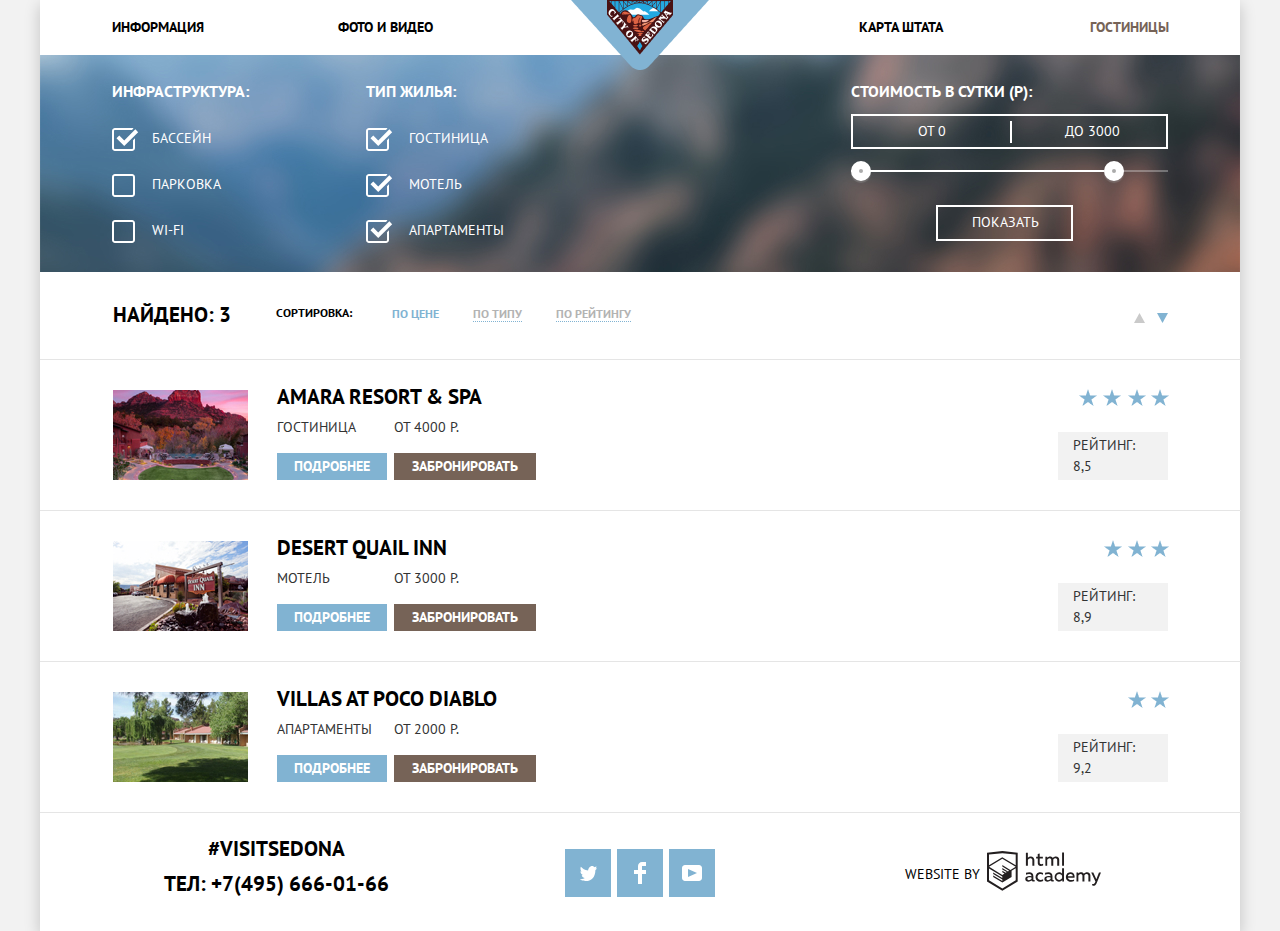
==== catalog.html @ 4b74e8b4 "7. "Decor elements" finished." ====
<!DOCTYPE html>
<html lang="ru" class="page">
<head>
  <meta charset="UTF-8">
  <title>Седона - Гостиницы</title>
  <link href="https://fonts.googleapis.com/css2?family=PT+Sans:wght@400;700&display=swap" rel="stylesheet">
  <link rel="stylesheet" href="css/normalize.css">
  <link rel="stylesheet" href="css/style.css">
</head>
<body class="main-body container">
<header>
  <nav class="main-nav">
    <ul>
      <li>
        <a href="#" aria-label="Ссылка на страницу Информации">Информация</a>
      </li>
      <li>
        <a href="#" aria-label="Ссылка на страницу Фото и Видео">Фото и видео</a>
      </li>
    </ul>
    <a href="index.html" aria-label="Ссылка на главную страницу" class="logo">
      <img src="img/logo.png" alt="Логотип" width="138" height="70">
    </a>
    <ul>
      <li>
        <a href="#" aria-label="Ссылка на страницу Карту Штата" class="map-link">Карта штата</a>
      </li>
      <li>
        <a class="current-link" aria-label="Ссылка на страницу Гостиницы">Гостиницы</a>
      </li>
    </ul>
  </nav>
</header>
<main>
  <section class="filter-section">
    <h2 class="visually-hidden">Фильтр</h2>
    <form method="get" action="#" class="filter-form">
      <fieldset class="fieldset-infrastructure">
        <legend>Инфраструктура:</legend>
        <label class="check">
          <input class="check__input" type="checkbox" name="swimming-pool" checked>
          <span class="check__box"></span>
          Бассейн
        </label>
        <label class="check">
          <input class="check__input" type="checkbox" name="parking">
          <span class="check__box"></span>
          Парковка
        </label>
        <label class="check">
          <input class="check__input" type="checkbox" name="wi-fi">
          <span class="check__box"></span>
          Wi-Fi
        </label>
      </fieldset>
      <fieldset class="fieldset-flat-type">
        <legend>Тип жилья:</legend>
        <label class="check">
          <input class="check__input" type="checkbox" name="hostel" checked>
          <span class="check__box"></span>
          Гостиница
        </label>
        <label class="check">
          <input class="check__input" type="checkbox" name="motel" checked>
          <span class="check__box"></span>
          Мотель
        </label>
        <label class="check">
          <input class="check__input" type="checkbox" name="flat" checked>
          <span class="check__box"></span>
          Апартаменты
        </label>
      </fieldset>
      <div class="div-for-fielset-price-and-button">
        <fieldset class="fieldset-price">
          <legend>Стоимость в сутки (р):</legend>
          <!--TODO Here will be a range filter-->
          <div class="number-range">
            <label>
              от <input type="number" name="min-price" value="0">
            </label>
            <label>
              до <input type="number" name="max-price" value="3000">
            </label>
          </div>
          <div class="ranger">
            <div class="scale">
              <div class="bar"></div>
            </div>
            <div class="toggle toggle-min" tabindex="0"></div>
            <div class="toggle toggle-max" tabindex="0"></div>
          </div>
        </fieldset>
        <button type="submit" title="Показать по фильтру" class="button show-button">Показать</button>
      </div>
    </form>
  </section>
  <section class="sort-section">
    <h2>
      Найдено: 3
    </h2>
    <h3>Сортировка:</h3>
    <div class="sort-links">
      <ul class="sort-section__words">
        <li>
          <a href="#" class="current-sort-link" aria-label="Сортировать по цене">По цене</a>
        </li>
        <li>
          <a href="#" aria-label="Сортировать по типу">По типу</a>
        </li>
        <li>
          <a href="#" aria-label="Сортировать по рейтингу">По рейтингу</a>
        </li>
      </ul>
      <ul class="sort-section__arrows">
        <li>
          <a href="#" aria-label="Сортировать по возрастанию" class="sort-section__arrow-link">
            <svg width="11" height="10" viewBox="0 0 11 10" fill="black" xmlns="http://www.w3.org/2000/svg">
              <path d="M5.5 0L11 10L0 10"/>
            </svg>
          </a>
        </li>
        <li>
          <a href="#" aria-label="Сортировать по убыванию"
             class="sort-section__arrow-link sort-section__arrow-link_active">
            <svg width="11" height="10" viewBox="0 0 11 10" fill="black" xmlns="http://www.w3.org/2000/svg">
              <path d="M5.5 10L0 0H11"/>
            </svg>
          </a>
        </li>
      </ul>
    </div>
  </section>
  <section class="found-section">
    <h2 class="visually-hidden">Результаты поиска</h2>
    <article>
      <img src="img/booking-amara.jpg" alt="Amara Resort & SPA" width="135" height="90">
      <div class="hotel-description">
        <h3>
          <a href="#" aria-label="Ссылка на гостиницу" class="hotel-link">Amara Resort & SPA</a>
        </h3>
        <p>Гостиница</p>
        <p>от 4000 р.</p>
        <a href="#" aria-label="Ссылка подробнее об объекте" class="button more-info-button">Подробнее</a>
        <a href="#" aria-label="Ссылка забранировать объект" class="button book-button">Забронировать</a>
      </div>
      <div class="hotel-rating">
        <img src="img/rating-4-stars.png" alt="Рейтинг" width="91" height="17">
        <p>Рейтинг: 8,5</p>
      </div>
    </article>
    <article>
      <img src="img/booking-desert.jpg" alt="Desert Quail Inn" width="135" height="90">
      <div class="hotel-description">
        <h3>
          <a href="#" aria-label="Ссылка на гостиницу" class="hotel-link">Desert Quail Inn</a>
        </h3>
        <p>Мотель</p>
        <p>от 3000 р.</p>
        <a href="#" aria-label="Ссылка подробнее об объекте" class="button more-info-button">Подробнее</a>
        <a href="#" aria-label="Ссылка забранировать объект" class="button book-button">Забронировать</a>
      </div>
      <div class="hotel-rating">
        <img src="img/rating-3-stars.png" alt="Рейтинг" width="66" height="17">
        <p>Рейтинг: 8,9</p>
      </div>
    </article>
    <article>
      <img src="img/booking-villas.jpg" alt="Villas at Poco Diablo" width="135" height="90">
      <div class="hotel-description">
        <h3>
          <a href="#" aria-label="Ссылка на гостиницу" class="hotel-link">Villas at Poco Diablo</a>
        </h3>
        <p>Апартаменты</p>
        <p>от 2000 р.</p>
        <a href="#" aria-label="Ссылка подробнее об объекте" class="button more-info-button">Подробнее</a>
        <a href="#" aria-label="Ссылка забранировать объект" class="button book-button">Забронировать</a>
      </div>
      <div class="hotel-rating">
        <img src="img/rating-2-stars.png" alt="Рейтинг" width="42" height="17">
        <p>Рейтинг: 9,2</p>
      </div>
    </article>
  </section>
</main>
<footer class="main-footer main-footer_hotels">
  <section class="contact-section">
    <h2 class="visually-hidden">Контактная информация. Тег и телефон</h2>
    <p>#visitsedona</p>
    <p>
      Тел: <a href="tel:+74956660166" aria-label="Контактный номер телефона">+7(495) 666-01-66</a>
    </p>
  </section>
  <section class="social-section">
    <h2 class="visually-hidden">Социальные сети</h2>
    <ul>
      <li>
        <a href="#" aria-label="Twitter">
          <img src="img/social-twitter-icon.svg" alt="Твиттер" width="17" height="17">
        </a>
      </li>
      <li>
        <a href="#" aria-label="Facebook">
          <img src="img/social-fb-icon.svg" alt="Фейсбук" width="12" height="22">
        </a>
      </li>
      <li>
        <a href="#" aria-label="Youtube">
          <img src="img/social-youtube-icon.svg" alt="Ютуб" width="20" height="16">
        </a>
      </li>
    </ul>
  </section>
  <section class="author-section">
    <h2 class="visually-hidden">Кем создано</h2>
    <p>Website by</p>
    <a href="https://htmlacademy.ru/intensive/htmlcss" aria-label="Ссылка на курс" class="link-to-course">
      <svg width="115" height="41" viewBox="0 0 115 41" fill="#231F20" xmlns="http://www.w3.org/2000/svg">
        <path fill-rule="evenodd" clip-rule="evenodd"
              d="M15.5197 1.05737H15.3509L0 2.71895V31.4945L15.3509 40.8382L30.7018 31.4945V2.71895L15.5197 1.05737ZM77.0183 2.62185H75.0876V15.7311H77.0183V2.62185ZM40.8619 2.63264V7.76843C41.6131 6.9864 42.6386 6.5436 43.7105 6.53843C44.6823 6.47908 45.6329 6.84495 46.3253 7.54479C47.0177 8.24462 47.3866 9.21244 47.3399 10.2068V15.7634H45.367V10.4658C45.4231 9.94897 45.2754 9.43059 44.9566 9.02553C44.6377 8.62047 44.174 8.36218 43.6683 8.3079H43.3518C42.3456 8.36979 41.4321 8.9295 40.9041 9.80764V15.7634H38.8995V2.63264H40.8619ZM77.0183 31.4837H75.2775V30.0595C74.4828 31.1353 73.23 31.7538 71.9119 31.7211C69.4751 31.5528 67.5825 29.4822 67.5825 26.9845C67.5825 24.4867 69.4751 22.4162 71.9119 22.2479C73.1195 22.2052 74.2818 22.7203 75.0771 23.6505V18.3205H77.0183V31.4837ZM47.0656 30.0595C47.263 30.0515 47.4583 30.0152 47.6459 29.9516V31.3866C47.2482 31.5404 46.826 31.6172 46.4009 31.6132C45.6482 31.6769 44.9394 31.2429 44.639 30.5342C43.7036 31.31 42.5302 31.7227 41.3261 31.6995C39.733 31.6995 38.256 30.804 38.256 28.9482C38.256 26.65 40.3661 25.9379 42.1702 25.9379C42.9402 25.9505 43.707 26.0408 44.4596 26.2076V25.884C44.4596 24.805 43.6578 23.9742 42.1491 23.9742C41.0585 23.9764 39.9804 24.2116 38.9839 24.6647V22.8305C40.0678 22.451 41.204 22.2506 42.3495 22.2371C44.8394 22.2371 46.3693 23.4455 46.3693 26.1753V29.4121C46.3546 29.5668 46.401 29.721 46.4981 29.8406C46.5951 29.9601 46.7349 30.035 46.8862 30.0487H47.0656V30.0595ZM40.2711 28.8403C40.298 29.229 40.4761 29.5905 40.7655 29.844C41.055 30.0974 41.4317 30.2217 41.8115 30.189H41.9275C42.8819 30.1906 43.7973 29.8022 44.4702 29.11V27.5779C43.842 27.4414 43.2026 27.3655 42.5605 27.3513C41.5055 27.3513 40.2817 27.7074 40.2817 28.8403H40.2711ZM56.0229 22.9384C55.1962 22.4632 54.2596 22.2246 53.3115 22.2479H52.9422C51.7332 22.2873 50.5891 22.8166 49.7619 23.7192C48.9347 24.6218 48.4923 25.8236 48.5321 27.06V27.5024C48.6957 30.0004 50.805 31.8921 53.2482 31.7318C54.2519 31.7555 55.2477 31.5452 56.1601 31.1168V29.2718C55.3769 29.7215 54.4945 29.9591 53.5963 29.9624C52.5199 30.0288 51.4963 29.4793 50.9385 28.5356C50.3806 27.5918 50.3806 26.4095 50.9385 25.4658C51.4963 24.522 52.5199 23.9725 53.5963 24.039C54.461 24.0357 55.3066 24.2989 56.0229 24.7942V22.9384ZM66.1514 30.0595C66.3488 30.0515 66.5441 30.0152 66.7317 29.9516V31.3866C66.334 31.5404 65.9118 31.6172 65.4867 31.6132C64.734 31.6769 64.0252 31.2429 63.7248 30.5342C62.7894 31.31 61.616 31.7227 60.4119 31.6995C58.8188 31.6995 57.3417 30.804 57.3417 28.9482C57.3417 26.65 59.4518 25.9379 61.256 25.9379C62.0259 25.9505 62.7928 26.0408 63.5454 26.2076V25.884C63.5454 24.805 62.7436 23.9742 61.2349 23.9742C60.1443 23.9764 59.0662 24.2116 58.0697 24.6647V22.8305C59.1536 22.451 60.2897 22.2506 61.4353 22.2371C63.9252 22.2371 65.455 23.4455 65.455 26.1753V29.4121C65.4404 29.5668 65.4868 29.721 65.5838 29.8406C65.6809 29.9601 65.8207 30.035 65.972 30.0487H66.1514V30.0595ZM59.855 29.8481C59.5632 29.5943 59.3837 29.2311 59.3569 28.8403H59.378C59.378 27.7074 60.5385 27.3513 61.6569 27.3513C62.299 27.3655 62.9383 27.4414 63.5665 27.5779V29.11C62.8937 29.8022 61.9782 30.1906 61.0239 30.189H60.9078C60.5263 30.2247 60.1469 30.1019 59.855 29.8481ZM69.3271 26.9305C69.3271 25.2859 70.6308 23.9526 72.239 23.9526L72.2601 24.0066C73.4742 24.0066 74.5742 24.7382 75.0665 25.8732V28.0311C74.5856 29.1871 73.4673 29.9296 72.239 29.9084C70.6308 29.9084 69.3271 28.5752 69.3271 26.9305ZM83.3486 22.2479C86.8408 22.2479 88.0541 25.1395 87.4844 27.7397H80.922C81.1436 29.3582 82.6839 30.0163 84.2876 30.0163C85.2509 30.0196 86.2027 29.8021 87.0729 29.3797V31.1061C86.0736 31.5421 84.9939 31.7519 83.9078 31.7211C81.2385 31.7211 78.8963 30.189 78.8963 26.9521C78.8362 25.7502 79.2482 24.5736 80.0408 23.6841C80.8334 22.7945 81.9408 22.2658 83.1165 22.2155H83.3486V22.2479ZM80.8693 26.1753C80.9704 24.8237 82.1216 23.8104 83.4436 23.9095H83.4858C84.1064 23.8531 84.7196 24.08 85.1612 24.5295C85.6028 24.979 85.8275 25.6051 85.7752 26.24H80.8693V26.1753ZM89.489 31.4621V22.4961H91.2298V23.575C91.9777 22.7197 93.041 22.2229 94.1628 22.2047C95.2951 22.1328 96.3712 22.7163 96.9482 23.7153C97.7407 22.8335 98.8477 22.3161 100.018 22.2803C100.952 22.2327 101.859 22.6011 102.507 23.2901C103.154 23.9792 103.478 24.9213 103.394 25.8732V31.4837H101.39V25.9271C101.437 25.4734 101.306 25.0191 101.024 24.6647C100.743 24.3104 100.336 24.0852 99.8917 24.039H99.6174C98.7512 24.0941 97.9525 24.536 97.4335 25.2474V31.4837H95.4289V25.9271C95.4728 25.47 95.3357 25.0139 95.0481 24.6611C94.7606 24.3082 94.3467 24.088 93.8991 24.0497H93.6881C92.7466 24.1344 91.8915 24.6449 91.3564 25.4416V31.5161H89.5312L89.489 31.4621ZM113.977 22.4745H111.972L109.324 29.2718L106.306 22.4853H104.196L108.417 31.5484L108.237 32.0016C107.72 33.3611 107.003 34.0516 106.053 34.0516C105.75 34.0548 105.447 34.0112 105.156 33.9221V35.6161C105.536 35.7125 105.926 35.7632 106.317 35.7671C107.646 35.7671 108.902 35.0226 109.851 32.6813L113.977 22.4745ZM52.689 6.78658V3.54974L50.7266 4.01369V6.73264H49.144V8.49132H50.7899V12.9905C50.7231 13.817 51.0244 14.6301 51.61 15.2038C52.1955 15.7775 53.0028 16.0505 53.8073 15.9468C54.5996 15.9535 55.3875 15.8259 56.139 15.5692V13.8429C55.5727 14.0781 54.9672 14.199 54.356 14.199C53.2165 14.199 52.689 13.8105 52.689 12.6237V8.5129H55.8541V6.78658H52.689ZM58.3862 15.7526V6.75421H60.1376V7.83316C60.8811 6.97655 61.9403 6.476 63.0601 6.45211C64.1624 6.38099 65.2146 6.93142 65.8032 7.88711C66.5958 7.00534 67.7028 6.48794 68.8734 6.45211C69.8138 6.41462 70.7233 6.79859 71.364 7.50353C72.0046 8.20846 72.3126 9.16418 72.2073 10.1205V15.7418H70.2028V10.1853C70.2499 9.73151 70.1184 9.27721 69.8373 8.92287C69.5561 8.56853 69.1485 8.34334 68.7046 8.29711H68.4619C67.5957 8.35228 66.797 8.7942 66.278 9.50553V15.7418H64.2734V10.1853C64.3206 9.73151 64.1891 9.27721 63.9079 8.92287C63.6268 8.56853 63.2191 8.34334 62.7752 8.29711H62.5326C61.5911 8.38181 60.736 8.89229 60.2009 9.68895V15.7634H58.3862V15.7526ZM28.6972 30.3033L28.7078 30.2968L28.6972 30.3184V30.3033ZM28.6972 18.3205V30.3033L15.3509 38.4321L2.00459 30.3184V18.5147L15.2876 26.6068V28.0311L6.18257 22.5284V23.9418L15.3404 29.5632V31.0629L6.19312 25.4955V26.9521L15.3509 32.5734L24.5826 26.9197V20.8129L28.6972 18.3205ZM28.7078 16.7776L25.0362 18.9355L23.3482 20.0145L15.3087 15.0837V16.4971L22.156 20.7266L22.0083 20.8237L20.9532 21.4063L15.2876 17.9537V19.3995L19.761 22.1184L18.706 22.8413L15.3298 20.7913V22.2047L17.5454 23.5426L15.2982 24.9021L2.11009 16.864L15.3087 8.72869L28.7078 16.7776ZM15.2876 7.27211L28.7078 15.3534V4.56395L15.3615 3.12895L2.01514 4.56395V15.3534L15.2876 7.27211Z"/>
      </svg>
    </a>
  </section>
</footer>
</body>
</html>
---- css/style.css ----
:root {
  --basic-black: #000;
  --black2: #333;
  --basic-white: #fff;
  --white-opacity: rgba(255, 255, 255, 0.3);
  --basic-blue: #81b3d2;
  --blue-hover: #669ec0;
  --blue-active: #5496bd;
  --basic-brown: #766357;
  --brown-hover: #604e43;
  --brown-active: #503e33;
  --brown2: #766357;
  --basic-grey: #f2f2f2;
  --grey2: #a9a9a9;
  --grey3: #cacaca;
  --grey4: #bdbbbc;
  --grey-link: #b3b3b3;
  --grey-background: #eee;
  --grey-hover: #ebebeb;
  --grey-active: #e5e5e5;
  --basic-red: #f00;
  --toggle-color: #ababab;
}

body {
  margin: 0;
  padding: 0;
  min-width: 1200px;
  font-family: "PT Sans", Arial, sans-serif;
  font-size: 14px;
  line-height: 21px;
  display: grid;
  grid-template-rows: min-content 1fr min-content;
  align-content: start;
}

img {
  max-width: 100%;
  height: auto;
}

a {
  text-decoration: none;
  color: var(--basic-black);
  font-weight: bold;
}

.container {
  margin: 0 auto;
  width: 1200px;
  box-shadow: 0 5px 15px rgba(0, 1, 1, 0.2);
}

.page {
  height: 100%;
  background-color: var(--basic-grey);
}

.main-body {
  background-color: var(--basic-white);
}

.visually-hidden {
  position: absolute;
  width: 1px;
  height: 1px;
  margin: -1px;
  border: 0;
  padding: 0;
  clip: rect(0 0 0 0);
  overflow: hidden;
}

.main-body ul {
  list-style: none;
  padding: 0;
  margin: 0;
}

.main-body * {
  text-transform: uppercase;
  margin: 0;
  padding: 0;
}

.sedona-intro {
  padding-bottom: 52px;
}

.sedona-intro h2 {
  font-weight: bold;
  font-size: 21px;
  line-height: 26px;
  margin-top: 42px;
}

.sedona-intro p {
  margin-top: 43px;
}

.go-to-us-section,
.sedona-intro,
.contact-section,
.option-section,
.other-reasons,
.reason-section-text-div {
  text-align: center;
}

.sort-section h2 {
  width: 135px;
}

.sort-section h3 {
  margin-top: 2px;
  margin-left: 28px;
}

.sort-links {
  margin-left: 40px;
}

.sort-links li {
  margin-right: 34px;
  line-height: 23px;
}

.sort-section__arrows li {
  margin-right: 0;
}

.fieldset-infrastructure,
.fieldset-flat-type {
  width: 180px;
}

.fieldset-flat-type {
  margin-left: 74px;
}

.fieldset-infrastructure label,
.fieldset-flat-type label {
  display: block;
}

.fieldset-infrastructure legend,
.fieldset-flat-type legend {
  margin-bottom: 26px;
}

.check {
  padding-left: 40px;
  position: relative;
  margin-bottom: 25px;
}

.fieldset-flat-type .check {
  padding-left: 43px;
}

.check:last-child {
  margin-bottom: 0;
}

.check__input {
  -webkit-appearance: none;
  -moz-appearance: none;
  appearance: none;
  position: absolute;
}

.check__box {
  position: absolute;
  background-image: url("../img/checkbox-off.svg");
  width: 23px;
  height: 23px;
  background-repeat: no-repeat;
  left: 0;
}

.check__input:checked + .check__box {
  background-image: url("../img/checkbox-on.svg");
  width: 27px;
}

.check__input:focus + .check__box {
  outline: 2px solid var(--grey-active);
  outline-offset: 3px;
}

.check__input:disabled + .check__box {
  opacity: 0.3;
}

.div-for-fielset-price-and-button {
  width: 320px;
  margin-left: auto;
}

.number-range {
  border: 2px solid var(--basic-white);
  padding: 5px 30px 5px 65px;
  width: 317px;
}

.number-range label {
  width: 159px;
  position: relative;
}

.number-range label:first-child::after {
  position: absolute;
  content: "";
  background-color: var(--basic-white);
  height: 22px;
  width: 2px;
  right: -25px;
  top: -1px;
}

.number-range label:last-child {
  margin-left: 78px;
}

.number-range input {
  width: 45px;
  border: none;
  background-color: transparent;
  color: var(--basic-white);
}

/* Chrome, Safari, Edge, Opera */
input::-webkit-outer-spin-button,
input::-webkit-inner-spin-button {
  -webkit-appearance: none;
  margin: 0;
}

/* Firefox */
input[type=number] {
  -moz-appearance: textfield;
}

.fieldset-price legend {
  margin-bottom: 12px;
}

.sedona-intro__slide {
  background-color: var(--basic-brown);
  background-image: url("../img/main-background.jpg");
  background-repeat: no-repeat;
  width: 1200px;
  height: 510px;
  display: flex;
  justify-content: center;
  align-items: center;
}

.senoda-intro__text {
  width: 550px;
  margin: 0 auto;
}

.filter-section {
  color: var(--basic-white);
  background-image: url("../img/background-blur.jpg");
  background-repeat: no-repeat;
  min-height: 217px;
  padding: 26px 70px 31px 72px;
}

.filter-section fieldset {
  border: none;
}

.filter-section .show-button {
  background-color: transparent;
  border: 2px solid var(--basic-white);
  width: 137px;
  padding: 5px 35px 6px 36px;
  margin: 33px 98px 0 auto;
}

.ranger {
  position: relative;
}

.scale {
  width: 317px;
  height: 2px;
  background-color: rgba(255, 255, 255, 0.3);
  margin-top: 21px;
}

.bar {
  width: 253px;
  height: 2px;
  background-color: var(--basic-white);
}

.toggle {
  position: absolute;
  width: 4px;
  height: 4px;
  border: 8px solid var(--basic-white);
  background-color: var(--toggle-color);
  box-sizing: content-box;
  border-radius: 50%;
  box-shadow: 0 2px 1px 0 rgba(171, 171, 171, 0.3);
  cursor: pointer;
  top: -9px;
  left: 0;
}

.toggle-max {
  left: 253px;
}

.search-form ::placeholder {
  color: var(--basic-black);
}

.reason-section,
.open-search-form-button,
.social-section a,
.more-info-button,
.search-button {
  color: var(--basic-white);
  background-color: var(--basic-blue);
}

.reason-section-1 {
  background-image: url("../img/reason-1.jpg");
  background-repeat: no-repeat;
  background-position-x: 400px;
}

.other-reasons {
  background-color: var(--grey-background);
}

.sedona-intro p,
.author-section p,
.search-form label,
.search-form input {
  font-size: 14px;
  line-height: 26px;
}

.reason-section h3,
.option-section h3,
.other-reasons h3 {
  font-weight: bold;
  font-size: 21px;
  line-height: 21px;
}

.pre-search-section h2 {
  font-weight: bold;
  font-size: 30px;
  line-height: 24px;
}

.reason-section p,
.option-section p,
.other-reasons p,
.pre-search-section p,
.filter-form label,
.filter-form button,
.found-section p,
.found-section a {
  font-size: 14px;
  line-height: 21px;
}

.option-section,
.other-reasons {
  display: grid;
  grid-template-columns: repeat(3, 400px);
}

.search-form label,
.search-form input,
.found-section a {
  font-weight: bold;
}

.search-form input {
  background-color: var(--basic-grey);
  border: none;
  padding: 6px 35px 6px 13px;
}

.search-form input:hover {
  background-color: var(--grey-hover);
}

.search-form input:active,
.search-form input:focus {
  background-color: var(--basic-white);
  border: 2px solid var(--grey-active);
  outline: none;
  padding-top: 4px;
  padding-bottom: 4px;
}

.div-for-search-form {
  position: relative;
}

.search-form {
  box-shadow: 0 7px 15px rgba(0, 1, 1, 0.15);
  background-color: var(--basic-white);
  position: absolute;
  width: 568px;
  padding: 24px 55px 55px;
  top: 0;
  left: 50%;
  transform: translateX(-50%);
}

.search-form p {
  margin-top: 30px;
}

.search-form label,
.two-labels-paragraph {
  display: flex;
  justify-content: space-between;
  align-items: center;
}

.search-form label {
  position: relative;
}

.two-labels-paragraph label {
  min-width: 180px;
}

.two-labels-paragraph label:first-child {
  min-width: 226px;
}

.two-labels-paragraph input {
  text-align: center;
  padding-left: 27px;
  padding-right: 27px;
}

.long-input {
  width: 346px;
}

.short-input {
  width: 114px;
}

.reason-section-text-div {
  width: 396px;
  padding: 46px 41px 54px 46px;
  display: inline-block;
  vertical-align: top;
}

.reason-section-2 .reason-section-text-div {
  padding: 49px 41px 51px 39px;
}

.reason-section-2 {
  line-height: 0;
}

.reason-section h3,
.other-reasons h3 {
  width: 151px;
  margin: 0 auto;
}

.other-reasons h3 {
  width: 150px;
}

.option-section article {
  padding: 159px 50px 82px;
  position: relative;
}

.option-section article::before {
  position: absolute;
  content: "";
  background-image: url("../img/icon-home.svg");
  width: 75px;
  height: 72px;
  top: 60px;
  left: 162px;
}

.option-section article:nth-child(3)::before {
  background-image: url("../img/icon-food.svg");
  width: 75px;
  height: 70px;
  top: 61px;
}

.option-section article:nth-child(4)::before {
  background-image: url("../img/icon-gift.svg");
  width: 64px;
  height: 77px;
  top: 55px;
  left: 168px;
}

.other-reasons article {
  padding: 45px 69px 54px;
}

.map-link {
  position: relative;
  left: -13px;
}

.reason-section-text-div p,
.option-section p {
  margin-top: 27px;
}

.other-reasons p {
  margin-top: 27px;
}

.other-reasons p:last-child {
  margin-top: 23px;
}

.reason-section p:last-child {
  margin-top: 24px;
}

.go-to-us-section {
  width: 568px;
  margin: 0 auto;
  padding-top: 57px;
  position: relative;
}

.go-to-us-section h2 {
  font-weight: bold;
  font-size: 30px;
  line-height: 24px;
  margin-bottom: 34px;
}

.go-to-us-section p {
  width: 450px;
  margin-left: auto;
  margin-right: auto;
}

.go-to-us-section p:nth-child(3) {
  margin-top: 4px;
}

.open-search-form-button {
  margin-top: 45px;
  padding: 30px 139px;
  width: 568px;
}

.open-search-form-button,
.contact-section p,
.search-form button,
.sort-section h2,
.found-section h2 {
  font-weight: bold;
  font-size: 21px;
  line-height: 26px;
}

.contact-section p:last-child {
  margin-top: 9px;
}

.filter-form legend {
  font-weight: bold;
  font-size: 16px;
  line-height: 21px;
}

.hotel-link {
  font-weight: bold;
  font-size: 21px;
  line-height: 26px;
}

.hotel-link:hover {
  color: var(--basic-blue);
}

.hotel-link:active {
  color: var(--basic-black);
  opacity: 0.3;
}

.sort-section a,
.sort-section h3 {
  font-size: 12px;
  line-height: 18px;
}

.sort-section__words a {
  color: var(--grey-link);
  border-bottom: 1px dotted var(--basic-blue);
}

.sort-section__words a:hover {
  opacity: 1;
  color: var(--basic-blue);
}

.sort-section__words a:active {
  border-bottom: none;
  opacity: 1;
  color: var(--basic-black);
}

.sedona-intro p,
.option-section p,
.other-reasons p,
.pre-search-section p,
.found-section p {
  color: var(--black2);
}

.sort-section__words .current-sort-link {
  color: var(--basic-blue);
  opacity: 1;
  border: none;
}

.sort-section__arrow-link svg,
.button-icon svg {
  fill: var(--grey3);
}

.sort-section__arrow-link:hover svg,
.button-icon:hover svg {
  fill: var(--basic-black);
}

.sort-section__arrow-link:active svg,
.sort-section__arrow-link_active svg,
.button-icon:active svg {
  fill: var(--basic-blue);
}

.show-button:hover {
  color: var(--basic-black);
  background-color: var(--basic-white);
}

.main-nav {
  display: flex;
  justify-content: space-around;
  margin-bottom: -15px;
  padding: 0 5px;
}

.main-nav .logo {
  z-index: 1;
  display: inline-block;
  position: relative;
  width: 138px;
  height: 70px;
  padding: 0;
}

.main-nav a {
  display: block;
  padding: 14px 67px;
  font-weight: bold;
  font-size: 14px;
  line-height: 26px;
}

.sedona-intro__slide img {
  margin-top: -5px;
}

.main-nav ul {
  display: flex;
  flex-wrap: wrap;
  width: 526px;
}

.main-nav ul:last-child {
  justify-content: flex-end;
}

.main-footer {
  display: flex;
  margin-top: -126px;
  background-color: var(--basic-white);
  padding: 23px 138px 34px 111px;
  width: 1200px;
}

.main-footer_hotels {
  margin-top: 0;
}

.social-section {
  margin-left: 164px;
  margin-top: 13px;
}

.social-section ul {
  display: flex;
  flex-wrap: wrap;
  width: 150px;
  justify-content: space-between;
}

.social-section a {
  display: flex;
  align-items: center;
  justify-content: center;
  width: 46px;
  height: 48px;
}

.author-section {
  display: flex;
  align-items: center;
  width: 197px;
  justify-content: space-between;
  margin-left: auto;
  margin-top: 7px;
}

.main-footer_hotels .author-section {
  margin-top: 14px;
}

.more-info-button,
.book-button {
  margin-top: 4px;
}

.more-info-button {
  width: 110px;
}

.book-button {
  width: 142px;
}

.filter-form {
  display: flex;
}

.sort-section {
  display: flex;
  border-bottom: 1px solid var(--grey-active);
  padding: 30px 73px 29px;
}

.sort-links {
  display: flex;
  justify-content: space-between;
  width: 776px;
}

.sort-section__words {
  display: flex;
  flex-wrap: wrap;
  width: 600px;
}

.main-body .sort-section__arrows {
  display: flex;
  align-items: flex-end;
  justify-content: space-between;
  width: 34px;
  margin-top: 5px;
}

.hotel-description {
  width: 260px;
  margin-left: 29px;
  display: grid;
  grid-template-columns: repeat(2, auto);
  gap: 5px;
}

.hotel-description h3 {
  grid-column: 1/-1;
  margin-top: -6px;
  margin-bottom: -4px;
}

.hotel-description .hotel-link {
  font-weight: bold;
  font-size: 21px;
  line-height: 26px;
}

.hotel-rating {
  width: 110px;
  margin-left: auto;
  display: flex;
  flex-direction: column;
  justify-content: space-between;
  align-items: flex-end;
}

.hotel-rating img {
  position: relative;
  right: -2px;
  top: -1px;
}

.hotel-rating p {
  padding: 3px 12px 3px 15px;
  background-color: var(--basic-grey);
  width: 110px;
}

.found-section {
  display: grid;
  grid-template-columns: 1fr;
}

.found-section article {
  display: flex;
  padding: 30px 73px 30px;
  border-bottom: 1px solid var(--grey-active);
}

.main-nav a:hover {
  color: var(--basic-blue);
}

.main-nav a:active {
  color: var(--basic-black);
  opacity: 0.3;
}

.main-nav .current-link {
  color: var(--basic-brown);
}

.button {
  color: var(--basic-white);
  border: none;
  display: flex;
  justify-content: center;
  align-items: center;
}

.button-icon {
  background-color: transparent;
  position: absolute;
  right: 14px;
}

.button-decrease {
  right: 89px;
}

.button-calendar {
  right: 9px;
  top: 7px;
}

.search-button {
  width: 100%;
  margin-top: 54px;
  padding: 16px;
}

.contact-section {
  width: 250px;
}

.book-button,
.open-search-form-button {
  background-color: var(--basic-brown);
}

.social-section a:hover,
.search-button:hover,
.more-info-button:hover {
  background-color: var(--blue-hover);
}

.social-section a:active,
.search-button:active,
.more-info-button:active {
  color: var(--white-opacity);
  background-color: var(--blue-active);
}

.social-section a:active img {
  opacity: 0.3;
}

.book-button:hover,
.open-search-form-button:hover {
  background-color: var(--brown-hover);
}

.book-button:active,
.open-search-form-button:active {
  color: var(--white-opacity);
  background-color: var(--brown-active);
}

.link-to-course:hover svg {
  fill: var(--basic-blue);
}

.link-to-course:active svg {
  fill: var(--grey4);
}

*, *::before, *::after {
  box-sizing: border-box;
}
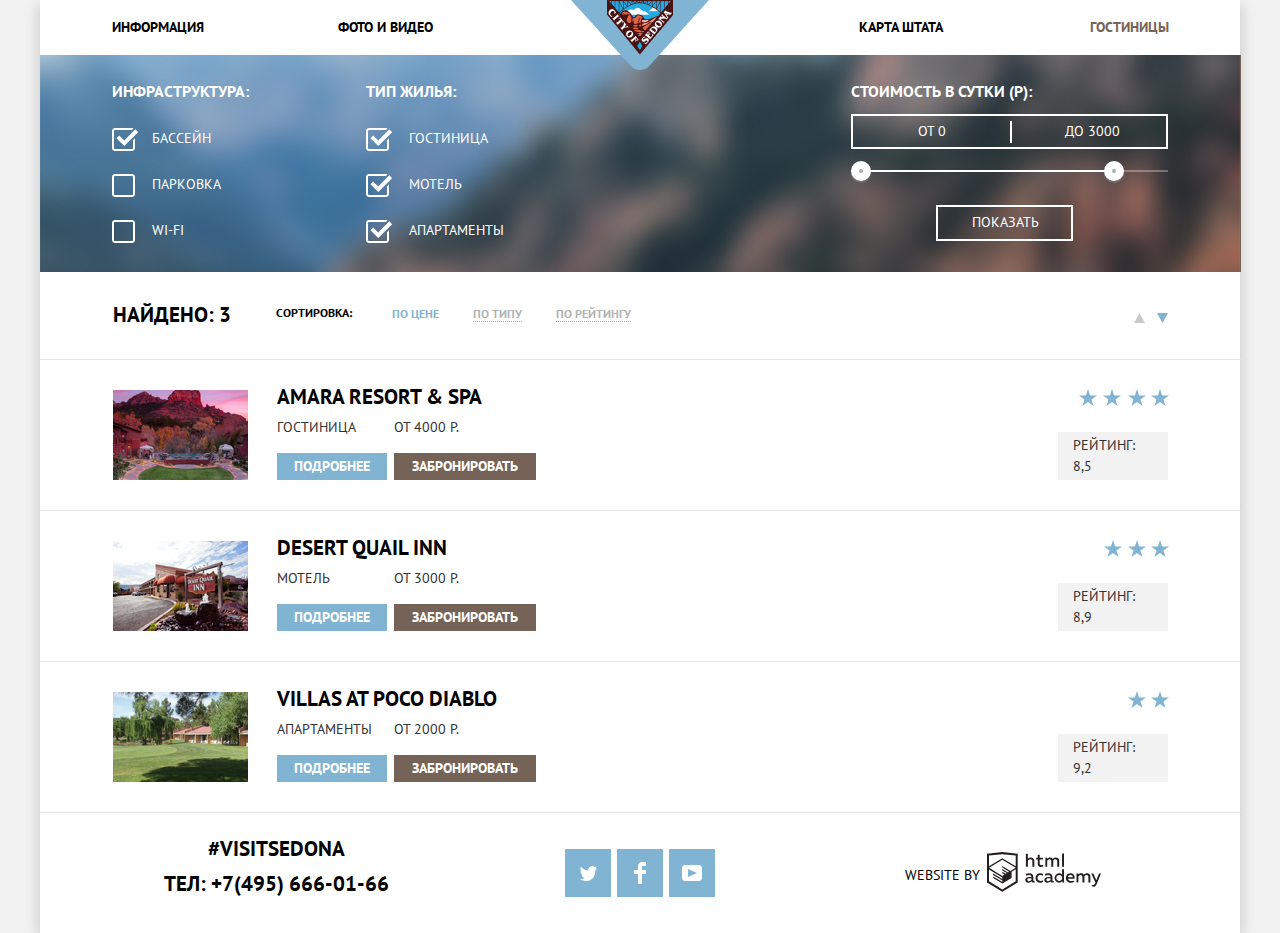
==== commit 0e504e24: "8. "Overflow & other small stuff to perfect" finished." ====
--- a/catalog.html
+++ b/catalog.html
@@ -4,8 +4,8 @@
   <meta charset="UTF-8">
   <title>Седона - Гостиницы</title>
   <link href="https://fonts.googleapis.com/css2?family=PT+Sans:wght@400;700&display=swap" rel="stylesheet">
-  <link rel="stylesheet" href="css/normalize.css">
-  <link rel="stylesheet" href="css/style.css">
+  <link rel="stylesheet" href="css/normalize.min.css">
+  <link rel="stylesheet" href="css/style.min.css">
 </head>
 <body class="main-body container">
 <header>
@@ -19,7 +19,7 @@
       </li>
     </ul>
     <a href="index.html" aria-label="Ссылка на главную страницу" class="logo">
-      <img src="img/logo.png" alt="Логотип" width="138" height="70">
+      <img src="img/logo-main.png" alt="Логотип" width="138" height="70">
     </a>
     <ul>
       <li>
--- a/css/style.min.css
+++ b/css/style.min.css
@@ -0,0 +1 @@
+:root{--basic-black:#000;--black2:#333;--basic-white:#fff;--white-opacity:rgba(255, 255, 255, 0.3);--basic-blue:#81b3d2;--blue-hover:#669ec0;--blue-active:#5496bd;--basic-brown:#766357;--brown-hover:#604e43;--brown-active:#503e33;--brown2:#766357;--basic-grey:#f2f2f2;--grey2:#a9a9a9;--grey3:#cacaca;--grey4:#bdbbbc;--grey-link:#b3b3b3;--grey-background:#eee;--grey-hover:#ebebeb;--grey-active:#e5e5e5;--basic-red:#f00;--toggle-color:#ababab}body{margin:0;padding:0;min-width:1200px;font-family:"PT Sans",Arial,sans-serif;font-size:14px;line-height:21px;display:grid;grid-template-rows:min-content 1fr min-content;align-content:start}img{max-width:100%;height:auto}a{text-decoration:none;color:var(--basic-black);font-weight:700}.container{margin:0 auto;width:1200px;box-shadow:0 5px 15px rgba(0,1,1,.2)}.page{height:100%;background-color:var(--basic-grey)}.main-body{background-color:var(--basic-white)}.visually-hidden{position:absolute;width:1px;height:1px;margin:-1px;border:0;padding:0;clip:rect(0 0 0 0);overflow:hidden}.main-body ul{list-style:none;padding:0;margin:0}.main-body *{text-transform:uppercase;margin:0;padding:0}.sedona-intro{padding-bottom:52px}.sedona-intro h2{font-weight:700;font-size:21px;line-height:26px;margin-top:42px}.sedona-intro p{margin-top:43px}.contact-section,.go-to-us-section,.option-section,.other-reasons,.reason-section-text-div,.sedona-intro{text-align:center}.sort-section h2{width:135px}.sort-section h3{margin-top:2px;margin-left:28px}.sort-links{margin-left:40px}.sort-links li{margin-right:34px;line-height:23px}.sort-section__arrows li{margin-right:0}.fieldset-flat-type,.fieldset-infrastructure{width:180px}.fieldset-flat-type{margin-left:74px}.fieldset-flat-type label,.fieldset-infrastructure label{display:block}.fieldset-flat-type legend,.fieldset-infrastructure legend{margin-bottom:26px}.check{padding-left:40px;position:relative;margin-bottom:25px}.fieldset-flat-type .check{padding-left:43px}.check:last-child{margin-bottom:0}.check__input{-webkit-appearance:none;-moz-appearance:none;appearance:none;position:absolute}.check__box{position:absolute;background-image:url(../img/checkbox-off.svg);width:23px;height:23px;background-repeat:no-repeat;left:0}.check__input:checked+.check__box{background-image:url(../img/checkbox-on.svg);width:27px}.check__input:focus+.check__box{outline:2px solid var(--grey-active);outline-offset:3px}.check__input:disabled+.check__box{opacity:.3}.div-for-fielset-price-and-button{width:320px;margin-left:auto}.number-range{border:2px solid var(--basic-white);padding:5px 30px 5px 65px;width:317px}.number-range label{width:159px;position:relative}.number-range label:first-child::after{position:absolute;content:"";background-color:var(--basic-white);height:22px;width:2px;right:-25px;top:-1px}.number-range label:last-child{margin-left:78px}.number-range input{width:45px;border:none;background-color:transparent;color:var(--basic-white)}input::-webkit-inner-spin-button,input::-webkit-outer-spin-button{-webkit-appearance:none;margin:0}input[type=number]{-moz-appearance:textfield}.fieldset-price legend{margin-bottom:12px}.sedona-intro__slide{background-color:var(--basic-brown);background-image:url(../img/main-background.jpg);background-repeat:no-repeat;width:1200px;height:510px;display:flex;justify-content:center;align-items:center}.senoda-intro__text{width:550px;margin:0 auto}.filter-section{color:var(--basic-white);background-image:url(../img/background-blur.jpg);background-color:var(--basic-brown);background-repeat:no-repeat;padding:26px 70px 31px 72px}.filter-section fieldset{border:none}.filter-section .show-button{background-color:transparent;border:2px solid var(--basic-white);width:137px;padding:5px 35px 6px 36px;margin:33px 98px 0 auto}.ranger{position:relative}.scale{width:317px;height:2px;background-color:rgba(255,255,255,.3);margin-top:21px}.bar{width:253px;height:2px;background-color:var(--basic-white)}.toggle{position:absolute;width:4px;height:4px;border:8px solid var(--basic-white);background-color:var(--toggle-color);box-sizing:content-box;border-radius:50%;box-shadow:0 2px 1px 0 rgba(171,171,171,.3);cursor:pointer;top:-9px;left:0}.toggle-max{left:253px}.search-form ::placeholder{color:var(--basic-black)}.more-info-button,.open-search-form-button,.reason-section,.search-button,.social-section a{color:var(--basic-white);background-color:var(--basic-blue)}.reason-section-1{background-image:url(../img/reason-1.jpg);background-color:var(--basic-brown);background-repeat:no-repeat;background-position-x:400px}.other-reasons{background-color:var(--grey-background)}.author-section p,.search-form input,.search-form label,.sedona-intro p{font-size:14px;line-height:26px}.option-section h3,.other-reasons h3,.reason-section h3{font-weight:700;font-size:21px;line-height:21px}.pre-search-section h2{font-weight:700;font-size:30px;line-height:24px}.filter-form button,.filter-form label,.found-section a,.found-section p,.option-section p,.other-reasons p,.pre-search-section p,.reason-section p{font-size:14px;line-height:21px}.option-section,.other-reasons{display:grid;grid-template-columns:repeat(3,400px)}.found-section a,.search-form input,.search-form label{font-weight:700}.search-form input{background-color:var(--basic-grey);border:none;padding:6px 35px 6px 13px}.search-form input:hover{background-color:var(--grey-hover)}.search-form input:active,.search-form input:focus{background-color:var(--basic-white);border:2px solid var(--grey-active);outline:0;padding-top:4px;padding-bottom:4px}.div-for-search-form{position:relative}.search-form{box-shadow:0 7px 15px rgba(0,1,1,.15);background-color:var(--basic-white);position:absolute;width:568px;padding:24px 55px 55px;top:0;left:50%;transform:translateX(-50%);z-index:5}.search-form p{margin-top:30px}.search-form label,.two-labels-paragraph{display:flex;justify-content:space-between;align-items:center}.search-form p,.search-form span{position:relative}.search-form span{display:flex;align-items:center;justify-content:space-between}.children-span-count label{min-width:180px}.adult-span-count label{min-width:226px}.two-labels-paragraph input{text-align:center;padding-left:27px;padding-right:27px}.long-input{width:346px}.short-input{width:114px}.reason-section-text-div{width:400px;padding:46px 41px 54px 43px;display:inline-block;vertical-align:top;background-color:var(--basic-blue)}.reason-section-2 .reason-section-text-div{padding:49px 41px 51px 39px;width:396px}.reason-section-2{line-height:0}.other-reasons h3,.reason-section h3{width:151px;margin:0 auto}.other-reasons h3{width:150px}.option-section article{padding:159px 50px 82px;position:relative}.option-section article::before{position:absolute;content:"";background-image:url(../img/icon-home.svg);width:75px;height:72px;top:60px;left:162px}.option-section article:nth-child(3)::before{background-image:url(../img/icon-food.svg);width:75px;height:70px;top:61px}.option-section article:nth-child(4)::before{background-image:url(../img/icon-gift.svg);width:64px;height:77px;top:55px;left:168px}.other-reasons article{padding:45px 69px 54px}.map-link{position:relative;left:-13px}.option-section p,.reason-section-text-div p{margin-top:27px}.other-reasons p{margin-top:27px}.other-reasons p:last-child{margin-top:23px}.reason-section p:last-child{margin-top:24px}.go-to-us-section{width:568px;margin:0 auto;padding-top:57px;position:relative}.go-to-us-section h2{font-weight:700;font-size:30px;line-height:24px;margin-bottom:34px}.go-to-us-section p{width:450px;margin-left:auto;margin-right:auto}.go-to-us-section p:nth-child(3){margin-top:4px}.open-search-form-button{margin-top:45px;padding:30px 139px;width:568px}.contact-section p,.found-section h2,.open-search-form-button,.search-form button,.sort-section h2{font-weight:700;font-size:21px;line-height:26px}.contact-section p:last-child{margin-top:9px}.filter-form legend{font-weight:700;font-size:16px;line-height:21px}.hotel-link{font-weight:700;font-size:21px;line-height:26px}.hotel-link:hover{color:var(--basic-blue)}.hotel-link:active{color:var(--basic-black);opacity:.3}.sort-section a,.sort-section h3{font-size:12px;line-height:18px}.sort-section__words a{color:var(--grey-link);border-bottom:1px dotted var(--basic-blue)}.sort-section__words a:hover{opacity:1;color:var(--basic-blue)}.sort-section__words a:active{border-bottom:none;opacity:1;color:var(--basic-black)}.found-section p,.option-section p,.other-reasons p,.pre-search-section p,.sedona-intro p{color:var(--black2)}.sort-section__words .current-sort-link{color:var(--basic-blue);opacity:1;border:none}.button-icon svg,.sort-section__arrow-link svg{fill:var(--grey3)}.button-icon:hover svg,.sort-section__arrow-link:hover svg{fill:var(--basic-black)}.button-icon:active svg,.sort-section__arrow-link:active svg,.sort-section__arrow-link_active svg{fill:var(--basic-blue)}.show-button:hover{color:var(--basic-black);background-color:var(--basic-white)}.main-nav{display:flex;justify-content:space-around;margin-bottom:-15px;padding:0 5px}.main-nav .logo{z-index:1;display:inline-block;position:relative;width:138px;height:70px;padding:0}.main-nav a{display:block;padding:14px 67px;font-weight:700;font-size:14px;line-height:26px}.sedona-intro__slide img{margin-top:-5px}.main-nav ul{display:flex;flex-wrap:wrap;width:526px}.main-nav ul:last-child{justify-content:flex-end}.main-footer{display:flex;margin-top:-126px;background-color:var(--basic-white);padding:23px 138px 34px 111px;width:1200px;opacity:.9;min-height:120px;z-index:4}.main-footer_hotels{margin-top:0;opacity:1}.map-section{position:relative}.map-section iframe{position:relative;z-index:3;width:100%}.map-section p{position:absolute;z-index:2;top:0}.social-section{margin-left:164px;margin-top:13px}.social-section ul{display:flex;flex-wrap:wrap;width:170px}.social-section li{margin-right:6px}.social-section a{display:flex;align-items:center;justify-content:center;width:46px;height:48px}.author-section{display:flex;align-items:center;width:197px;justify-content:space-between;margin-left:auto;margin-top:7px}.main-footer_hotels .author-section{margin-top:14px}.book-button,.more-info-button{margin-top:4px}.more-info-button{width:110px}.book-button{width:142px}.filter-form{display:flex}.sort-section{display:flex;border-bottom:1px solid var(--grey-active);padding:30px 73px 29px}.sort-links{display:flex;justify-content:space-between;width:776px}.sort-section__words{display:flex;flex-wrap:wrap;width:600px}.main-body .sort-section__arrows{display:flex;align-items:flex-end;justify-content:space-between;width:34px;margin-top:5px}.hotel-description{width:260px;margin-left:29px;display:grid;grid-template-columns:repeat(2,auto);gap:5px}.hotel-description h3{grid-column:1/-1;margin-top:-6px;margin-bottom:-4px}.hotel-description .hotel-link{font-weight:700;font-size:21px;line-height:26px}.hotel-rating{width:110px;margin-left:auto;display:flex;flex-direction:column;justify-content:space-between;align-items:flex-end}.hotel-rating img{position:relative;right:-2px;top:-1px}.hotel-rating p{padding:3px 12px 3px 15px;background-color:var(--basic-grey);width:110px}.found-section{display:grid;grid-template-columns:1fr}.found-section article{display:flex;padding:30px 73px 30px;border-bottom:1px solid var(--grey-active)}.main-nav a:hover{color:var(--basic-blue)}.main-nav a:active{color:var(--basic-black);opacity:.3}.main-nav .current-link{color:var(--basic-brown)}.button{color:var(--basic-white);border:none;display:flex;justify-content:center;align-items:center}.button-icon{background-color:transparent;position:absolute;right:14px}.button-decrease{right:89px}.button-calendar{right:9px;top:7px}.search-button{width:100%;margin-top:54px;padding:16px}.contact-section{width:250px}.book-button,.open-search-form-button{background-color:var(--basic-brown)}.more-info-button:hover,.search-button:hover,.social-section a:hover{background-color:var(--blue-hover)}.more-info-button:active,.search-button:active,.social-section a:active{color:var(--white-opacity);background-color:var(--blue-active)}.social-section a:active img{opacity:.3}.book-button:hover,.open-search-form-button:hover{background-color:var(--brown-hover)}.book-button:active,.open-search-form-button:active{color:var(--white-opacity);background-color:var(--brown-active)}.link-to-course:hover svg{fill:var(--basic-blue)}.link-to-course:active svg{fill:var(--grey4)}*,::after,::before{box-sizing:border-box}
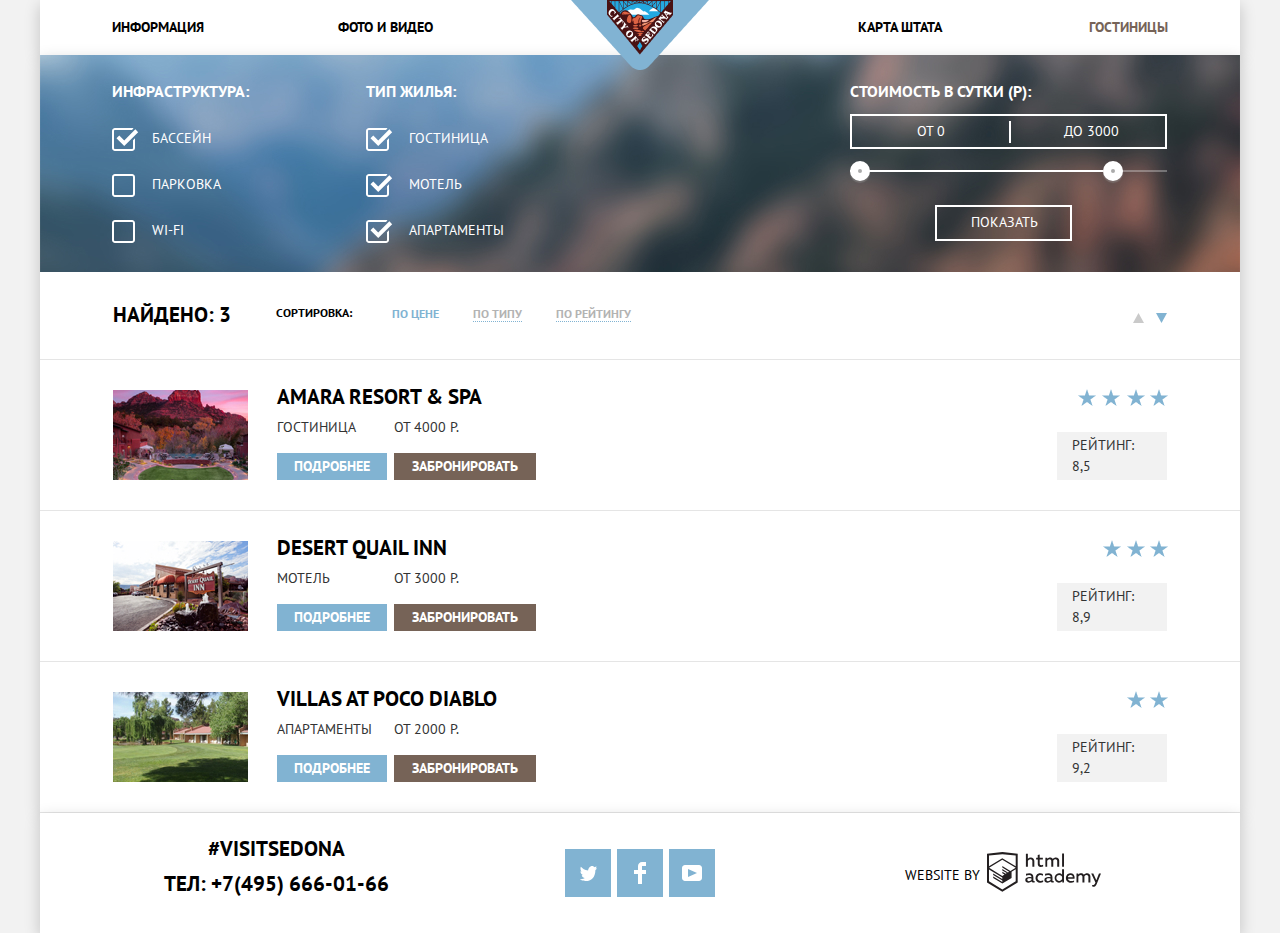
==== commit 73850d1f: "Fixed .container & body background-color." ====
--- a/catalog.html
+++ b/catalog.html
@@ -7,8 +7,8 @@
   <link rel="stylesheet" href="css/normalize.min.css">
   <link rel="stylesheet" href="css/style.min.css">
 </head>
-<body class="main-body container">
-<header>
+<body class="main-body">
+<header class="main-header container">
   <nav class="main-nav">
     <ul>
       <li>
@@ -31,7 +31,7 @@
     </ul>
   </nav>
 </header>
-<main>
+<main class="main container">
   <section class="filter-section">
     <h2 class="visually-hidden">Фильтр</h2>
     <form method="get" action="#" class="filter-form">
@@ -183,7 +183,7 @@
     </article>
   </section>
 </main>
-<footer class="main-footer main-footer_hotels">
+<footer class="main-footer container main-footer_hotels">
   <section class="contact-section">
     <h2 class="visually-hidden">Контактная информация. Тег и телефон</h2>
     <p>#visitsedona</p>
--- a/css/style.min.css
+++ b/css/style.min.css
@@ -1 +1 @@
-:root{--basic-black:#000;--black2:#333;--basic-white:#fff;--white-opacity:rgba(255, 255, 255, 0.3);--basic-blue:#81b3d2;--blue-hover:#669ec0;--blue-active:#5496bd;--basic-brown:#766357;--brown-hover:#604e43;--brown-active:#503e33;--brown2:#766357;--basic-grey:#f2f2f2;--grey2:#a9a9a9;--grey3:#cacaca;--grey4:#bdbbbc;--grey-link:#b3b3b3;--grey-background:#eee;--grey-hover:#ebebeb;--grey-active:#e5e5e5;--basic-red:#f00;--toggle-color:#ababab}body{margin:0;padding:0;min-width:1200px;font-family:"PT Sans",Arial,sans-serif;font-size:14px;line-height:21px;display:grid;grid-template-rows:min-content 1fr min-content;align-content:start}img{max-width:100%;height:auto}a{text-decoration:none;color:var(--basic-black);font-weight:700}.container{margin:0 auto;width:1200px;box-shadow:0 5px 15px rgba(0,1,1,.2)}.page{height:100%;background-color:var(--basic-grey)}.main-body{background-color:var(--basic-white)}.visually-hidden{position:absolute;width:1px;height:1px;margin:-1px;border:0;padding:0;clip:rect(0 0 0 0);overflow:hidden}.main-body ul{list-style:none;padding:0;margin:0}.main-body *{text-transform:uppercase;margin:0;padding:0}.sedona-intro{padding-bottom:52px}.sedona-intro h2{font-weight:700;font-size:21px;line-height:26px;margin-top:42px}.sedona-intro p{margin-top:43px}.contact-section,.go-to-us-section,.option-section,.other-reasons,.reason-section-text-div,.sedona-intro{text-align:center}.sort-section h2{width:135px}.sort-section h3{margin-top:2px;margin-left:28px}.sort-links{margin-left:40px}.sort-links li{margin-right:34px;line-height:23px}.sort-section__arrows li{margin-right:0}.fieldset-flat-type,.fieldset-infrastructure{width:180px}.fieldset-flat-type{margin-left:74px}.fieldset-flat-type label,.fieldset-infrastructure label{display:block}.fieldset-flat-type legend,.fieldset-infrastructure legend{margin-bottom:26px}.check{padding-left:40px;position:relative;margin-bottom:25px}.fieldset-flat-type .check{padding-left:43px}.check:last-child{margin-bottom:0}.check__input{-webkit-appearance:none;-moz-appearance:none;appearance:none;position:absolute}.check__box{position:absolute;background-image:url(../img/checkbox-off.svg);width:23px;height:23px;background-repeat:no-repeat;left:0}.check__input:checked+.check__box{background-image:url(../img/checkbox-on.svg);width:27px}.check__input:focus+.check__box{outline:2px solid var(--grey-active);outline-offset:3px}.check__input:disabled+.check__box{opacity:.3}.div-for-fielset-price-and-button{width:320px;margin-left:auto}.number-range{border:2px solid var(--basic-white);padding:5px 30px 5px 65px;width:317px}.number-range label{width:159px;position:relative}.number-range label:first-child::after{position:absolute;content:"";background-color:var(--basic-white);height:22px;width:2px;right:-25px;top:-1px}.number-range label:last-child{margin-left:78px}.number-range input{width:45px;border:none;background-color:transparent;color:var(--basic-white)}input::-webkit-inner-spin-button,input::-webkit-outer-spin-button{-webkit-appearance:none;margin:0}input[type=number]{-moz-appearance:textfield}.fieldset-price legend{margin-bottom:12px}.sedona-intro__slide{background-color:var(--basic-brown);background-image:url(../img/main-background.jpg);background-repeat:no-repeat;width:1200px;height:510px;display:flex;justify-content:center;align-items:center}.senoda-intro__text{width:550px;margin:0 auto}.filter-section{color:var(--basic-white);background-image:url(../img/background-blur.jpg);background-color:var(--basic-brown);background-repeat:no-repeat;padding:26px 70px 31px 72px}.filter-section fieldset{border:none}.filter-section .show-button{background-color:transparent;border:2px solid var(--basic-white);width:137px;padding:5px 35px 6px 36px;margin:33px 98px 0 auto}.ranger{position:relative}.scale{width:317px;height:2px;background-color:rgba(255,255,255,.3);margin-top:21px}.bar{width:253px;height:2px;background-color:var(--basic-white)}.toggle{position:absolute;width:4px;height:4px;border:8px solid var(--basic-white);background-color:var(--toggle-color);box-sizing:content-box;border-radius:50%;box-shadow:0 2px 1px 0 rgba(171,171,171,.3);cursor:pointer;top:-9px;left:0}.toggle-max{left:253px}.search-form ::placeholder{color:var(--basic-black)}.more-info-button,.open-search-form-button,.reason-section,.search-button,.social-section a{color:var(--basic-white);background-color:var(--basic-blue)}.reason-section-1{background-image:url(../img/reason-1.jpg);background-color:var(--basic-brown);background-repeat:no-repeat;background-position-x:400px}.other-reasons{background-color:var(--grey-background)}.author-section p,.search-form input,.search-form label,.sedona-intro p{font-size:14px;line-height:26px}.option-section h3,.other-reasons h3,.reason-section h3{font-weight:700;font-size:21px;line-height:21px}.pre-search-section h2{font-weight:700;font-size:30px;line-height:24px}.filter-form button,.filter-form label,.found-section a,.found-section p,.option-section p,.other-reasons p,.pre-search-section p,.reason-section p{font-size:14px;line-height:21px}.option-section,.other-reasons{display:grid;grid-template-columns:repeat(3,400px)}.found-section a,.search-form input,.search-form label{font-weight:700}.search-form input{background-color:var(--basic-grey);border:none;padding:6px 35px 6px 13px}.search-form input:hover{background-color:var(--grey-hover)}.search-form input:active,.search-form input:focus{background-color:var(--basic-white);border:2px solid var(--grey-active);outline:0;padding-top:4px;padding-bottom:4px}.div-for-search-form{position:relative}.search-form{box-shadow:0 7px 15px rgba(0,1,1,.15);background-color:var(--basic-white);position:absolute;width:568px;padding:24px 55px 55px;top:0;left:50%;transform:translateX(-50%);z-index:5}.search-form p{margin-top:30px}.search-form label,.two-labels-paragraph{display:flex;justify-content:space-between;align-items:center}.search-form p,.search-form span{position:relative}.search-form span{display:flex;align-items:center;justify-content:space-between}.children-span-count label{min-width:180px}.adult-span-count label{min-width:226px}.two-labels-paragraph input{text-align:center;padding-left:27px;padding-right:27px}.long-input{width:346px}.short-input{width:114px}.reason-section-text-div{width:400px;padding:46px 41px 54px 43px;display:inline-block;vertical-align:top;background-color:var(--basic-blue)}.reason-section-2 .reason-section-text-div{padding:49px 41px 51px 39px;width:396px}.reason-section-2{line-height:0}.other-reasons h3,.reason-section h3{width:151px;margin:0 auto}.other-reasons h3{width:150px}.option-section article{padding:159px 50px 82px;position:relative}.option-section article::before{position:absolute;content:"";background-image:url(../img/icon-home.svg);width:75px;height:72px;top:60px;left:162px}.option-section article:nth-child(3)::before{background-image:url(../img/icon-food.svg);width:75px;height:70px;top:61px}.option-section article:nth-child(4)::before{background-image:url(../img/icon-gift.svg);width:64px;height:77px;top:55px;left:168px}.other-reasons article{padding:45px 69px 54px}.map-link{position:relative;left:-13px}.option-section p,.reason-section-text-div p{margin-top:27px}.other-reasons p{margin-top:27px}.other-reasons p:last-child{margin-top:23px}.reason-section p:last-child{margin-top:24px}.go-to-us-section{width:568px;margin:0 auto;padding-top:57px;position:relative}.go-to-us-section h2{font-weight:700;font-size:30px;line-height:24px;margin-bottom:34px}.go-to-us-section p{width:450px;margin-left:auto;margin-right:auto}.go-to-us-section p:nth-child(3){margin-top:4px}.open-search-form-button{margin-top:45px;padding:30px 139px;width:568px}.contact-section p,.found-section h2,.open-search-form-button,.search-form button,.sort-section h2{font-weight:700;font-size:21px;line-height:26px}.contact-section p:last-child{margin-top:9px}.filter-form legend{font-weight:700;font-size:16px;line-height:21px}.hotel-link{font-weight:700;font-size:21px;line-height:26px}.hotel-link:hover{color:var(--basic-blue)}.hotel-link:active{color:var(--basic-black);opacity:.3}.sort-section a,.sort-section h3{font-size:12px;line-height:18px}.sort-section__words a{color:var(--grey-link);border-bottom:1px dotted var(--basic-blue)}.sort-section__words a:hover{opacity:1;color:var(--basic-blue)}.sort-section__words a:active{border-bottom:none;opacity:1;color:var(--basic-black)}.found-section p,.option-section p,.other-reasons p,.pre-search-section p,.sedona-intro p{color:var(--black2)}.sort-section__words .current-sort-link{color:var(--basic-blue);opacity:1;border:none}.button-icon svg,.sort-section__arrow-link svg{fill:var(--grey3)}.button-icon:hover svg,.sort-section__arrow-link:hover svg{fill:var(--basic-black)}.button-icon:active svg,.sort-section__arrow-link:active svg,.sort-section__arrow-link_active svg{fill:var(--basic-blue)}.show-button:hover{color:var(--basic-black);background-color:var(--basic-white)}.main-nav{display:flex;justify-content:space-around;margin-bottom:-15px;padding:0 5px}.main-nav .logo{z-index:1;display:inline-block;position:relative;width:138px;height:70px;padding:0}.main-nav a{display:block;padding:14px 67px;font-weight:700;font-size:14px;line-height:26px}.sedona-intro__slide img{margin-top:-5px}.main-nav ul{display:flex;flex-wrap:wrap;width:526px}.main-nav ul:last-child{justify-content:flex-end}.main-footer{display:flex;margin-top:-126px;background-color:var(--basic-white);padding:23px 138px 34px 111px;width:1200px;opacity:.9;min-height:120px;z-index:4}.main-footer_hotels{margin-top:0;opacity:1}.map-section{position:relative}.map-section iframe{position:relative;z-index:3;width:100%}.map-section p{position:absolute;z-index:2;top:0}.social-section{margin-left:164px;margin-top:13px}.social-section ul{display:flex;flex-wrap:wrap;width:170px}.social-section li{margin-right:6px}.social-section a{display:flex;align-items:center;justify-content:center;width:46px;height:48px}.author-section{display:flex;align-items:center;width:197px;justify-content:space-between;margin-left:auto;margin-top:7px}.main-footer_hotels .author-section{margin-top:14px}.book-button,.more-info-button{margin-top:4px}.more-info-button{width:110px}.book-button{width:142px}.filter-form{display:flex}.sort-section{display:flex;border-bottom:1px solid var(--grey-active);padding:30px 73px 29px}.sort-links{display:flex;justify-content:space-between;width:776px}.sort-section__words{display:flex;flex-wrap:wrap;width:600px}.main-body .sort-section__arrows{display:flex;align-items:flex-end;justify-content:space-between;width:34px;margin-top:5px}.hotel-description{width:260px;margin-left:29px;display:grid;grid-template-columns:repeat(2,auto);gap:5px}.hotel-description h3{grid-column:1/-1;margin-top:-6px;margin-bottom:-4px}.hotel-description .hotel-link{font-weight:700;font-size:21px;line-height:26px}.hotel-rating{width:110px;margin-left:auto;display:flex;flex-direction:column;justify-content:space-between;align-items:flex-end}.hotel-rating img{position:relative;right:-2px;top:-1px}.hotel-rating p{padding:3px 12px 3px 15px;background-color:var(--basic-grey);width:110px}.found-section{display:grid;grid-template-columns:1fr}.found-section article{display:flex;padding:30px 73px 30px;border-bottom:1px solid var(--grey-active)}.main-nav a:hover{color:var(--basic-blue)}.main-nav a:active{color:var(--basic-black);opacity:.3}.main-nav .current-link{color:var(--basic-brown)}.button{color:var(--basic-white);border:none;display:flex;justify-content:center;align-items:center}.button-icon{background-color:transparent;position:absolute;right:14px}.button-decrease{right:89px}.button-calendar{right:9px;top:7px}.search-button{width:100%;margin-top:54px;padding:16px}.contact-section{width:250px}.book-button,.open-search-form-button{background-color:var(--basic-brown)}.more-info-button:hover,.search-button:hover,.social-section a:hover{background-color:var(--blue-hover)}.more-info-button:active,.search-button:active,.social-section a:active{color:var(--white-opacity);background-color:var(--blue-active)}.social-section a:active img{opacity:.3}.book-button:hover,.open-search-form-button:hover{background-color:var(--brown-hover)}.book-button:active,.open-search-form-button:active{color:var(--white-opacity);background-color:var(--brown-active)}.link-to-course:hover svg{fill:var(--basic-blue)}.link-to-course:active svg{fill:var(--grey4)}*,::after,::before{box-sizing:border-box}
+:root{--basic-black:#000;--black2:#333;--basic-white:#fff;--white-opacity:rgba(255, 255, 255, 0.3);--basic-blue:#81b3d2;--blue-hover:#669ec0;--blue-active:#5496bd;--basic-brown:#766357;--brown-hover:#604e43;--brown-active:#503e33;--brown2:#766357;--basic-grey:#f2f2f2;--grey2:#a9a9a9;--grey3:#cacaca;--grey4:#bdbbbc;--grey-link:#b3b3b3;--grey-background:#eee;--grey-hover:#ebebeb;--grey-active:#e5e5e5;--basic-red:#f00;--toggle-color:#ababab}body{margin:0;padding:0;min-width:1200px;font-family:"PT Sans",Arial,sans-serif;font-size:14px;line-height:21px;display:grid;grid-template-rows:-webkit-min-content 1fr -webkit-min-content;grid-template-rows:min-content 1fr min-content;align-content:start}img{max-width:100%;height:auto}a{text-decoration:none;color:var(--basic-black);font-weight:700}.container{margin:0 auto;width:1200px;box-shadow:0 5px 15px rgba(0,1,1,.2)}.page{height:100%}.main-body{background-color:var(--basic-grey)}.visually-hidden{position:absolute;width:1px;height:1px;margin:-1px;border:0;padding:0;clip:rect(0 0 0 0);overflow:hidden}.main-body ul{list-style:none;padding:0;margin:0}.main,.main-footer,.main-header{background-color:var(--basic-white)}.main *,.main-footer *,.main-header *{text-transform:uppercase;margin:0;padding:0}.sedona-intro{padding-bottom:52px}.sedona-intro h2{font-weight:700;font-size:21px;line-height:26px;margin-top:42px}.sedona-intro p{margin-top:43px}.contact-section,.go-to-us-section,.option-section,.other-reasons,.reason-section-text-div,.sedona-intro{text-align:center}.sort-section h2{width:135px}.sort-section h3{margin-top:2px;margin-left:28px}.sort-links{margin-left:40px}.sort-links li{margin-right:34px;line-height:23px}.sort-section__arrows li{margin-right:0}.fieldset-flat-type,.fieldset-infrastructure{width:180px}.fieldset-flat-type{margin-left:74px}.fieldset-flat-type label,.fieldset-infrastructure label{display:block}.fieldset-flat-type legend,.fieldset-infrastructure legend{margin-bottom:26px}.check{padding-left:40px;position:relative;margin-bottom:25px}.fieldset-flat-type .check{padding-left:43px}.check:last-child{margin-bottom:0}.check__input{-webkit-appearance:none;-moz-appearance:none;appearance:none;position:absolute}.check__box{position:absolute;background-image:url(../img/checkbox-off.svg);width:23px;height:23px;background-repeat:no-repeat;left:0}.check__input:checked+.check__box{background-image:url(../img/checkbox-on.svg);width:27px}.check__input:focus+.check__box{outline:2px solid var(--grey-active);outline-offset:3px}.check__input:disabled+.check__box{opacity:.3}.div-for-fielset-price-and-button{width:320px;margin-left:auto}.number-range{border:2px solid var(--basic-white);padding:5px 30px 5px 65px;width:317px}.number-range label{width:159px;position:relative}.number-range label:first-child::after{position:absolute;content:"";background-color:var(--basic-white);height:22px;width:2px;right:-25px;top:-1px}.number-range label:last-child{margin-left:78px}.number-range input{width:45px;border:none;background-color:transparent;color:var(--basic-white)}input::-webkit-inner-spin-button,input::-webkit-outer-spin-button{-webkit-appearance:none;margin:0}input[type=number]{-moz-appearance:textfield}.fieldset-price legend{margin-bottom:12px}.sedona-intro__slide{background-color:var(--basic-brown);background-image:url(../img/main-background.jpg);background-repeat:no-repeat;width:1200px;height:510px;display:flex;justify-content:center;align-items:center}.senoda-intro__text{width:550px;margin:0 auto}.filter-section{color:var(--basic-white);background-image:url(../img/background-blur.jpg);background-color:var(--basic-brown);background-repeat:no-repeat;padding:26px 70px 31px 72px}.filter-section fieldset{border:none}.filter-section .show-button{background-color:transparent;border:2px solid var(--basic-white);width:137px;padding:5px 35px 6px 36px;margin:33px 98px 0 auto}.ranger{position:relative}.scale{width:317px;height:2px;background-color:rgba(255,255,255,.3);margin-top:21px}.bar{width:253px;height:2px;background-color:var(--basic-white)}.toggle{position:absolute;width:4px;height:4px;border:8px solid var(--basic-white);background-color:var(--toggle-color);box-sizing:content-box;border-radius:50%;box-shadow:0 2px 1px 0 rgba(171,171,171,.3);cursor:pointer;top:-9px;left:0}.toggle-max{left:253px}.search-form ::-webkit-input-placeholder{color:var(--basic-black)}.search-form ::-moz-placeholder{color:var(--basic-black)}.search-form ::placeholder{color:var(--basic-black)}.more-info-button,.open-search-form-button,.reason-section,.search-button,.social-section a{color:var(--basic-white);background-color:var(--basic-blue)}.reason-section-1{background-image:url(../img/reason-1.jpg);background-color:var(--basic-brown);background-repeat:no-repeat;background-position-x:400px}.other-reasons{background-color:var(--grey-background)}.author-section p,.search-form input,.search-form label,.sedona-intro p{font-size:14px;line-height:26px}.option-section h3,.other-reasons h3,.reason-section h3{font-weight:700;font-size:21px;line-height:21px}.pre-search-section h2{font-weight:700;font-size:30px;line-height:24px}.filter-form button,.filter-form label,.found-section a,.found-section p,.option-section p,.other-reasons p,.pre-search-section p,.reason-section p{font-size:14px;line-height:21px}.option-section,.other-reasons{display:grid;grid-template-columns:repeat(3,400px)}.found-section a,.search-form input,.search-form label{font-weight:700}.search-form input{background-color:var(--basic-grey);border:none;padding:6px 35px 6px 13px}.search-form input:hover{background-color:var(--grey-hover)}.search-form input:active,.search-form input:focus{background-color:var(--basic-white);border:2px solid var(--grey-active);outline:0;padding-top:4px;padding-bottom:4px}.div-for-search-form{position:relative}.search-form{box-shadow:0 7px 15px rgba(0,1,1,.15);background-color:var(--basic-white);position:absolute;width:568px;padding:24px 55px 55px;top:0;left:50%;transform:translateX(-50%);z-index:5}.search-form p{margin-top:30px}.search-form label,.two-labels-paragraph{display:flex;justify-content:space-between;align-items:center}.search-form p,.search-form span{position:relative}.search-form span{display:flex;align-items:center;justify-content:space-between}.children-span-count label{min-width:180px}.adult-span-count label{min-width:226px}.two-labels-paragraph input{text-align:center;padding-left:27px;padding-right:27px}.long-input{width:346px}.short-input{width:114px}.reason-section-text-div{width:400px;padding:46px 41px 54px 43px;display:inline-block;vertical-align:top;background-color:var(--basic-blue)}.reason-section-2 .reason-section-text-div{padding:49px 41px 51px 39px;width:396px}.reason-section-2{line-height:0}.other-reasons h3,.reason-section h3{width:151px;margin:0 auto}.other-reasons h3{width:150px}.option-section article{padding:159px 50px 82px;position:relative}.option-section article::before{position:absolute;content:"";background-image:url(../img/icon-home.svg);width:75px;height:72px;top:60px;left:162px}.option-section article:nth-child(3)::before{background-image:url(../img/icon-food.svg);width:75px;height:70px;top:61px}.option-section article:nth-child(4)::before{background-image:url(../img/icon-gift.svg);width:64px;height:77px;top:55px;left:168px}.other-reasons article{padding:45px 69px 54px}.map-link{position:relative;left:-13px}.option-section p,.reason-section-text-div p{margin-top:27px}.other-reasons p{margin-top:27px}.other-reasons p:last-child{margin-top:23px}.reason-section p:last-child{margin-top:24px}.go-to-us-section{width:568px;margin:0 auto;padding-top:57px;position:relative}.go-to-us-section h2{font-weight:700;font-size:30px;line-height:24px;margin-bottom:34px}.go-to-us-section p{width:450px;margin-left:auto;margin-right:auto}.go-to-us-section p:nth-child(3){margin-top:4px}.open-search-form-button{margin-top:45px;padding:30px 139px;width:568px}.contact-section p,.found-section h2,.open-search-form-button,.search-form button,.sort-section h2{font-weight:700;font-size:21px;line-height:26px}.contact-section p:last-child{margin-top:9px}.filter-form legend{font-weight:700;font-size:16px;line-height:21px}.hotel-link{font-weight:700;font-size:21px;line-height:26px}.hotel-link:hover{color:var(--basic-blue)}.hotel-link:active{color:var(--basic-black);opacity:.3}.sort-section a,.sort-section h3{font-size:12px;line-height:18px}.sort-section__words a{color:var(--grey-link);border-bottom:1px dotted var(--basic-blue)}.sort-section__words a:hover{opacity:1;color:var(--basic-blue)}.sort-section__words a:active{border-bottom:none;opacity:1;color:var(--basic-black)}.found-section p,.option-section p,.other-reasons p,.pre-search-section p,.sedona-intro p{color:var(--black2)}.sort-section__words .current-sort-link{color:var(--basic-blue);opacity:1;border:none}.button-icon svg,.sort-section__arrow-link svg{fill:var(--grey3)}.button-icon:hover svg,.sort-section__arrow-link:hover svg{fill:var(--basic-black)}.button-icon:active svg,.sort-section__arrow-link:active svg,.sort-section__arrow-link_active svg{fill:var(--basic-blue)}.show-button:hover{color:var(--basic-black);background-color:var(--basic-white)}.main-nav{display:flex;justify-content:space-around;margin-bottom:-15px;padding:0 5px}.main-nav .logo{z-index:1;display:inline-block;position:relative;width:138px;height:70px;padding:0}.main-nav a{display:block;padding:14px 67px;font-weight:700;font-size:14px;line-height:26px}.sedona-intro__slide img{margin-top:-5px}.main-nav ul{display:flex;flex-wrap:wrap;width:526px}.main-nav ul:last-child{justify-content:flex-end}.main-footer{display:flex;margin-top:-126px;background-color:var(--basic-white);padding:23px 138px 34px 111px;opacity:.9;min-height:120px;z-index:4}.main-footer_hotels{margin-top:0;opacity:1}.map-section{position:relative}.map-section iframe{position:relative;z-index:3;width:100%}.map-section p{position:absolute;z-index:2;top:0}.social-section{margin-left:164px;margin-top:13px}.social-section ul{display:flex;flex-wrap:wrap;width:170px}.social-section li{margin-right:6px}.social-section a{display:flex;align-items:center;justify-content:center;width:46px;height:48px}.author-section{display:flex;align-items:center;width:197px;justify-content:space-between;margin-left:auto;margin-top:7px}.main-footer_hotels .author-section{margin-top:14px}.book-button,.more-info-button{margin-top:4px}.more-info-button{width:110px}.book-button{width:142px}.filter-form{display:flex}.sort-section{display:flex;border-bottom:1px solid var(--grey-active);padding:30px 73px 29px}.sort-links{display:flex;justify-content:space-between;width:776px}.sort-section__words{display:flex;flex-wrap:wrap;width:600px}.main-body .sort-section__arrows{display:flex;align-items:flex-end;justify-content:space-between;width:34px;margin-top:5px}.hotel-description{width:260px;margin-left:29px;display:grid;grid-template-columns:repeat(2,auto);gap:5px}.hotel-description h3{grid-column:1/-1;margin-top:-6px;margin-bottom:-4px}.hotel-description .hotel-link{font-weight:700;font-size:21px;line-height:26px}.hotel-rating{width:110px;margin-left:auto;display:flex;flex-direction:column;justify-content:space-between;align-items:flex-end}.hotel-rating img{position:relative;right:-2px;top:-1px}.hotel-rating p{padding:3px 12px 3px 15px;background-color:var(--basic-grey);width:110px}.found-section{display:grid;grid-template-columns:1fr}.found-section article{display:flex;padding:30px 73px 30px;border-bottom:1px solid var(--grey-active)}.main-nav a:hover{color:var(--basic-blue)}.main-nav a:active{color:var(--basic-black);opacity:.3}.main-nav .current-link{color:var(--basic-brown)}.button{color:var(--basic-white);border:none;display:flex;justify-content:center;align-items:center}.button-icon{background-color:transparent;position:absolute;right:14px}.button-decrease{right:89px}.button-calendar{right:9px;top:7px}.search-button{width:100%;margin-top:54px;padding:16px}.contact-section{width:250px}.book-button,.open-search-form-button{background-color:var(--basic-brown)}.more-info-button:hover,.search-button:hover,.social-section a:hover{background-color:var(--blue-hover)}.more-info-button:active,.search-button:active,.social-section a:active{color:var(--white-opacity);background-color:var(--blue-active)}.social-section a:active img{opacity:.3}.book-button:hover,.open-search-form-button:hover{background-color:var(--brown-hover)}.book-button:active,.open-search-form-button:active{color:var(--white-opacity);background-color:var(--brown-active)}.link-to-course:hover svg{fill:var(--basic-blue)}.link-to-course:active svg{fill:var(--grey4)}@-webkit-keyframes show{0%{padding:0}10%{height:10%}50%{height:50%}90%{height:90%;padding-bottom:0;padding-top:0}100%{padding:24px 55px 55px;height:100%}}@keyframes show{0%{padding:0}10%{height:10%}50%{height:50%}90%{height:90%;padding-bottom:0;padding-top:0}100%{padding:24px 55px 55px;height:100%}}@-webkit-keyframes error{0%{box-shadow:none;transform:translateX(-51%)}100%{box-shadow:0 0 40px 10px rgba(255,0,0,.6);transform:translateX(-49%)}}@keyframes error{0%{box-shadow:none;transform:translateX(-51%)}100%{box-shadow:0 0 40px 10px rgba(255,0,0,.6);transform:translateX(-49%)}}.modal{display:none}.modal-show{display:block;-webkit-animation-name:show;animation-name:show;-webkit-animation-duration:1s;animation-duration:1s}.modal-error{-webkit-animation-name:error;animation-name:error;-webkit-animation-duration:.3s;animation-duration:.3s;-webkit-animation-iteration-count:5;animation-iteration-count:5}*,::after,::before{box-sizing:border-box}
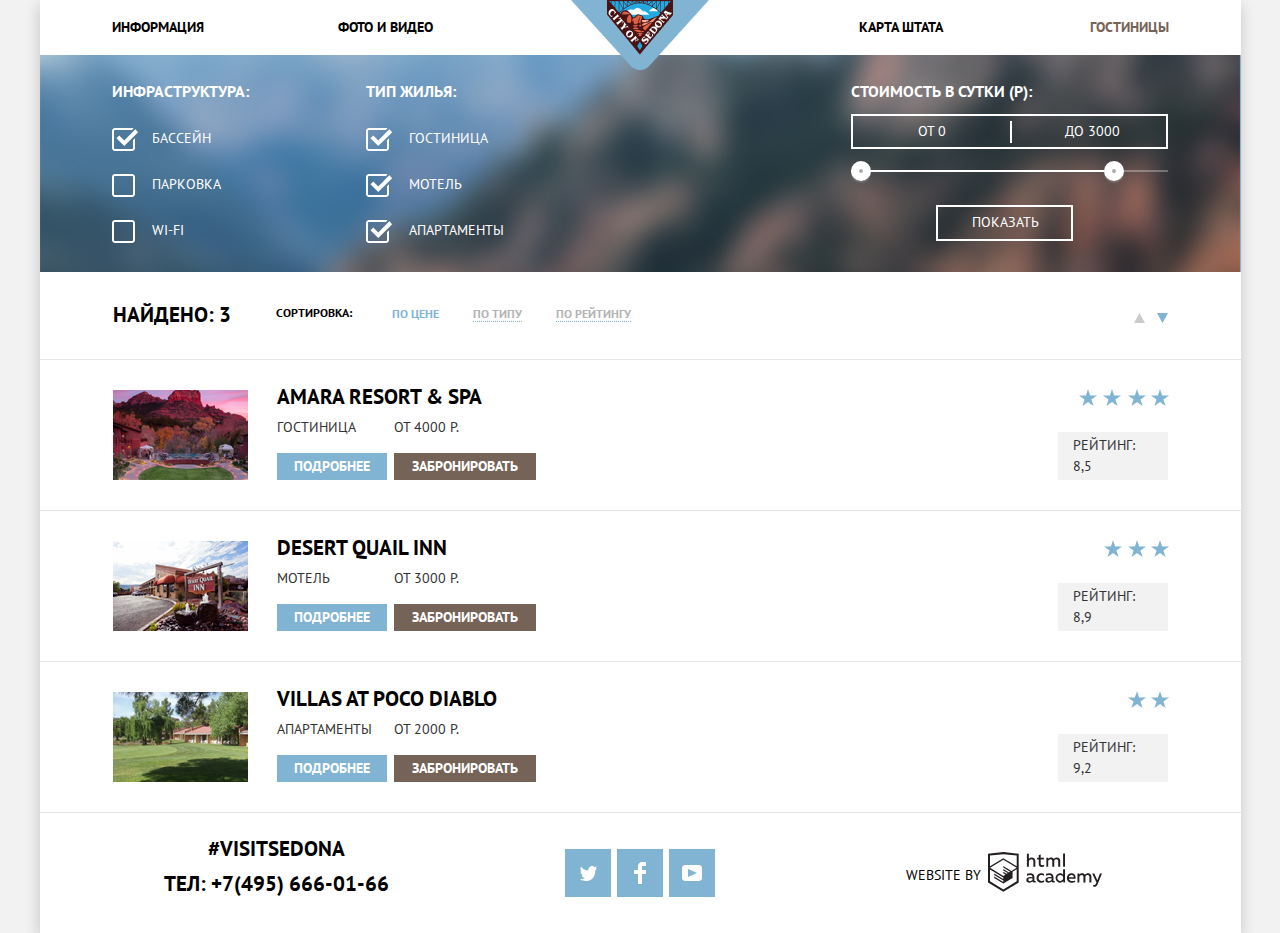
==== commit 6b03c5f7: "Fixed by remarks (1/3)." ====
--- a/catalog.html
+++ b/catalog.html
@@ -5,222 +5,223 @@
   <title>Седона - Гостиницы</title>
   <link href="https://fonts.googleapis.com/css2?family=PT+Sans:wght@400;700&display=swap" rel="stylesheet">
   <link rel="stylesheet" href="css/normalize.min.css">
-  <link rel="stylesheet" href="css/style.min.css">
+  <link rel="stylesheet" href="css/style.css">
 </head>
 <body class="main-body">
-<header class="main-header container">
-  <nav class="main-nav">
-    <ul>
-      <li>
-        <a href="#" aria-label="Ссылка на страницу Информации">Информация</a>
-      </li>
-      <li>
-        <a href="#" aria-label="Ссылка на страницу Фото и Видео">Фото и видео</a>
-      </li>
-    </ul>
-    <a href="index.html" aria-label="Ссылка на главную страницу" class="logo">
-      <img src="img/logo-main.png" alt="Логотип" width="138" height="70">
-    </a>
-    <ul>
-      <li>
-        <a href="#" aria-label="Ссылка на страницу Карту Штата" class="map-link">Карта штата</a>
-      </li>
-      <li>
-        <a class="current-link" aria-label="Ссылка на страницу Гостиницы">Гостиницы</a>
-      </li>
-    </ul>
-  </nav>
-</header>
-<main class="main container">
-  <section class="filter-section">
-    <h2 class="visually-hidden">Фильтр</h2>
-    <form method="get" action="#" class="filter-form">
-      <fieldset class="fieldset-infrastructure">
-        <legend>Инфраструктура:</legend>
-        <label class="check">
-          <input class="check__input" type="checkbox" name="swimming-pool" checked>
-          <span class="check__box"></span>
-          Бассейн
-        </label>
-        <label class="check">
-          <input class="check__input" type="checkbox" name="parking">
-          <span class="check__box"></span>
-          Парковка
-        </label>
-        <label class="check">
-          <input class="check__input" type="checkbox" name="wi-fi">
-          <span class="check__box"></span>
-          Wi-Fi
-        </label>
-      </fieldset>
-      <fieldset class="fieldset-flat-type">
-        <legend>Тип жилья:</legend>
-        <label class="check">
-          <input class="check__input" type="checkbox" name="hostel" checked>
-          <span class="check__box"></span>
-          Гостиница
-        </label>
-        <label class="check">
-          <input class="check__input" type="checkbox" name="motel" checked>
-          <span class="check__box"></span>
-          Мотель
-        </label>
-        <label class="check">
-          <input class="check__input" type="checkbox" name="flat" checked>
-          <span class="check__box"></span>
-          Апартаменты
-        </label>
-      </fieldset>
-      <div class="div-for-fielset-price-and-button">
-        <fieldset class="fieldset-price">
-          <legend>Стоимость в сутки (р):</legend>
-          <!--TODO Here will be a range filter-->
-          <div class="number-range">
-            <label>
-              от <input type="number" name="min-price" value="0">
-            </label>
-            <label>
-              до <input type="number" name="max-price" value="3000">
-            </label>
-          </div>
-          <div class="ranger">
-            <div class="scale">
-              <div class="bar"></div>
+<div class="container">
+  <header class="main-header">
+    <nav class="main-nav">
+      <ul>
+        <li>
+          <a href="#" aria-label="Ссылка на страницу Информации">Информация</a>
+        </li>
+        <li>
+          <a href="#" aria-label="Ссылка на страницу Фото и Видео">Фото и видео</a>
+        </li>
+      </ul>
+      <a href="index.html" aria-label="Ссылка на главную страницу" class="logo">
+        <img src="img/logo-main.png" alt="Логотип" width="138" height="70">
+      </a>
+      <ul>
+        <li>
+          <a href="#" aria-label="Ссылка на страницу Карту Штата" class="map-link">Карта штата</a>
+        </li>
+        <li>
+          <a class="current-link" aria-label="Ссылка на страницу Гостиницы">Гостиницы</a>
+        </li>
+      </ul>
+    </nav>
+  </header>
+  <main class="main">
+    <section class="filter-section">
+      <h2 class="visually-hidden">Фильтр</h2>
+      <form method="get" action="https://echo.htmlacademy.ru/" class="filter-form">
+        <fieldset class="fieldset-infrastructure">
+          <legend>Инфраструктура:</legend>
+          <label class="check">
+            <input class="check__input" type="checkbox" name="swimming-pool" checked>
+            <span class="check__box"></span>
+            Бассейн
+          </label>
+          <label class="check">
+            <input class="check__input" type="checkbox" name="parking">
+            <span class="check__box"></span>
+            Парковка
+          </label>
+          <label class="check">
+            <input class="check__input" type="checkbox" name="wi-fi">
+            <span class="check__box"></span>
+            Wi-Fi
+          </label>
+        </fieldset>
+        <fieldset class="fieldset-flat-type">
+          <legend>Тип жилья:</legend>
+          <label class="check">
+            <input class="check__input" type="checkbox" name="hostel" checked>
+            <span class="check__box"></span>
+            Гостиница
+          </label>
+          <label class="check">
+            <input class="check__input" type="checkbox" name="motel" checked>
+            <span class="check__box"></span>
+            Мотель
+          </label>
+          <label class="check">
+            <input class="check__input" type="checkbox" name="flat" checked>
+            <span class="check__box"></span>
+            Апартаменты
+          </label>
+        </fieldset>
+        <div class="div-for-fieldset-price-and-button">
+          <fieldset class="fieldset-price">
+            <legend>Стоимость в сутки (р):</legend>
+            <div class="number-range">
+              <label>
+                от <input type="number" name="min-price" value="0">
+              </label>
+              <label>
+                до <input type="number" name="max-price" value="3000">
+              </label>
             </div>
-            <div class="toggle toggle-min" tabindex="0"></div>
-            <div class="toggle toggle-max" tabindex="0"></div>
-          </div>
-        </fieldset>
-        <button type="submit" title="Показать по фильтру" class="button show-button">Показать</button>
+            <div class="ranger">
+              <div class="scale">
+                <div class="bar"></div>
+              </div>
+              <div class="toggle toggle-min" tabindex="0"></div>
+              <div class="toggle toggle-max" tabindex="0"></div>
+            </div>
+          </fieldset>
+          <button type="submit" title="Показать по фильтру" class="button show-button">Показать</button>
+        </div>
+      </form>
+    </section>
+    <section class="sort-section">
+      <h2>
+        Найдено: 3
+      </h2>
+      <h3>Сортировка:</h3>
+      <div class="sort-links">
+        <ul class="sort-section__words">
+          <li>
+            <a href="#" class="current-sort-link" aria-label="Сортировать по цене">По цене</a>
+          </li>
+          <li>
+            <a href="#" aria-label="Сортировать по типу">По типу</a>
+          </li>
+          <li>
+            <a href="#" aria-label="Сортировать по рейтингу">По рейтингу</a>
+          </li>
+        </ul>
+        <ul class="sort-section__arrows">
+          <li>
+            <a href="#" aria-label="Сортировать по возрастанию" class="sort-section__arrow-link">
+              <svg width="11" height="10" viewBox="0 0 11 10" fill="black" xmlns="http://www.w3.org/2000/svg">
+                <path d="M5.5 0L11 10L0 10"/>
+              </svg>
+            </a>
+          </li>
+          <li>
+            <a href="#" aria-label="Сортировать по убыванию"
+               class="sort-section__arrow-link sort-section__arrow-link_active">
+              <svg width="11" height="10" viewBox="0 0 11 10" fill="black" xmlns="http://www.w3.org/2000/svg">
+                <path d="M5.5 10L0 0H11"/>
+              </svg>
+            </a>
+          </li>
+        </ul>
       </div>
-    </form>
-  </section>
-  <section class="sort-section">
-    <h2>
-      Найдено: 3
-    </h2>
-    <h3>Сортировка:</h3>
-    <div class="sort-links">
-      <ul class="sort-section__words">
-        <li>
-          <a href="#" class="current-sort-link" aria-label="Сортировать по цене">По цене</a>
-        </li>
-        <li>
-          <a href="#" aria-label="Сортировать по типу">По типу</a>
-        </li>
-        <li>
-          <a href="#" aria-label="Сортировать по рейтингу">По рейтингу</a>
+    </section>
+    <section class="found-section">
+      <h2 class="visually-hidden">Результаты поиска</h2>
+      <article>
+        <img src="img/booking-amara.jpg" alt="Amara Resort & SPA" width="135" height="90">
+        <div class="hotel-description">
+          <h3>
+            <a href="#" aria-label="Ссылка на гостиницу" class="hotel-link">Amara Resort & SPA</a>
+          </h3>
+          <p>Гостиница</p>
+          <p>от 4000 р.</p>
+          <a href="#" aria-label="Ссылка подробнее об объекте" class="button more-info-button">Подробнее</a>
+          <a href="#" aria-label="Ссылка забранировать объект" class="button book-button">Забронировать</a>
+        </div>
+        <div class="hotel-rating">
+          <img src="img/rating-4-stars.png" alt="Рейтинг" width="91" height="17">
+          <p>Рейтинг: 8,5</p>
+        </div>
+      </article>
+      <article>
+        <img src="img/booking-desert.jpg" alt="Desert Quail Inn" width="135" height="90">
+        <div class="hotel-description">
+          <h3>
+            <a href="#" aria-label="Ссылка на гостиницу" class="hotel-link">Desert Quail Inn</a>
+          </h3>
+          <p>Мотель</p>
+          <p>от 3000 р.</p>
+          <a href="#" aria-label="Ссылка подробнее об объекте" class="button more-info-button">Подробнее</a>
+          <a href="#" aria-label="Ссылка забранировать объект" class="button book-button">Забронировать</a>
+        </div>
+        <div class="hotel-rating">
+          <img src="img/rating-3-stars.png" alt="Рейтинг" width="66" height="17">
+          <p>Рейтинг: 8,9</p>
+        </div>
+      </article>
+      <article>
+        <img src="img/booking-villas.jpg" alt="Villas at Poco Diablo" width="135" height="90">
+        <div class="hotel-description">
+          <h3>
+            <a href="#" aria-label="Ссылка на гостиницу" class="hotel-link">Villas at Poco Diablo</a>
+          </h3>
+          <p>Апартаменты</p>
+          <p>от 2000 р.</p>
+          <a href="#" aria-label="Ссылка подробнее об объекте" class="button more-info-button">Подробнее</a>
+          <a href="#" aria-label="Ссылка забранировать объект" class="button book-button">Забронировать</a>
+        </div>
+        <div class="hotel-rating">
+          <img src="img/rating-2-stars.png" alt="Рейтинг" width="42" height="17">
+          <p>Рейтинг: 9,2</p>
+        </div>
+      </article>
+    </section>
+  </main>
+  <footer class="main-footer main-footer_hotels">
+    <section class="contact-section">
+      <h2 class="visually-hidden">Контактная информация. Тег и телефон</h2>
+      <p>#visitsedona</p>
+      <p>
+        Тел: <a href="tel:+74956660166" aria-label="Контактный номер телефона">+7(495) 666-01-66</a>
+      </p>
+    </section>
+    <section class="social-section">
+      <h2 class="visually-hidden">Социальные сети</h2>
+      <ul>
+        <li>
+          <a href="#" aria-label="Twitter">
+            <img src="img/social-twitter-icon.svg" alt="Твиттер" width="17" height="17">
+          </a>
+        </li>
+        <li>
+          <a href="#" aria-label="Facebook">
+            <img src="img/social-fb-icon.svg" alt="Фейсбук" width="12" height="22">
+          </a>
+        </li>
+        <li>
+          <a href="#" aria-label="Youtube">
+            <img src="img/social-youtube-icon.svg" alt="Ютуб" width="20" height="16">
+          </a>
         </li>
       </ul>
-      <ul class="sort-section__arrows">
-        <li>
-          <a href="#" aria-label="Сортировать по возрастанию" class="sort-section__arrow-link">
-            <svg width="11" height="10" viewBox="0 0 11 10" fill="black" xmlns="http://www.w3.org/2000/svg">
-              <path d="M5.5 0L11 10L0 10"/>
-            </svg>
-          </a>
-        </li>
-        <li>
-          <a href="#" aria-label="Сортировать по убыванию"
-             class="sort-section__arrow-link sort-section__arrow-link_active">
-            <svg width="11" height="10" viewBox="0 0 11 10" fill="black" xmlns="http://www.w3.org/2000/svg">
-              <path d="M5.5 10L0 0H11"/>
-            </svg>
-          </a>
-        </li>
-      </ul>
-    </div>
-  </section>
-  <section class="found-section">
-    <h2 class="visually-hidden">Результаты поиска</h2>
-    <article>
-      <img src="img/booking-amara.jpg" alt="Amara Resort & SPA" width="135" height="90">
-      <div class="hotel-description">
-        <h3>
-          <a href="#" aria-label="Ссылка на гостиницу" class="hotel-link">Amara Resort & SPA</a>
-        </h3>
-        <p>Гостиница</p>
-        <p>от 4000 р.</p>
-        <a href="#" aria-label="Ссылка подробнее об объекте" class="button more-info-button">Подробнее</a>
-        <a href="#" aria-label="Ссылка забранировать объект" class="button book-button">Забронировать</a>
-      </div>
-      <div class="hotel-rating">
-        <img src="img/rating-4-stars.png" alt="Рейтинг" width="91" height="17">
-        <p>Рейтинг: 8,5</p>
-      </div>
-    </article>
-    <article>
-      <img src="img/booking-desert.jpg" alt="Desert Quail Inn" width="135" height="90">
-      <div class="hotel-description">
-        <h3>
-          <a href="#" aria-label="Ссылка на гостиницу" class="hotel-link">Desert Quail Inn</a>
-        </h3>
-        <p>Мотель</p>
-        <p>от 3000 р.</p>
-        <a href="#" aria-label="Ссылка подробнее об объекте" class="button more-info-button">Подробнее</a>
-        <a href="#" aria-label="Ссылка забранировать объект" class="button book-button">Забронировать</a>
-      </div>
-      <div class="hotel-rating">
-        <img src="img/rating-3-stars.png" alt="Рейтинг" width="66" height="17">
-        <p>Рейтинг: 8,9</p>
-      </div>
-    </article>
-    <article>
-      <img src="img/booking-villas.jpg" alt="Villas at Poco Diablo" width="135" height="90">
-      <div class="hotel-description">
-        <h3>
-          <a href="#" aria-label="Ссылка на гостиницу" class="hotel-link">Villas at Poco Diablo</a>
-        </h3>
-        <p>Апартаменты</p>
-        <p>от 2000 р.</p>
-        <a href="#" aria-label="Ссылка подробнее об объекте" class="button more-info-button">Подробнее</a>
-        <a href="#" aria-label="Ссылка забранировать объект" class="button book-button">Забронировать</a>
-      </div>
-      <div class="hotel-rating">
-        <img src="img/rating-2-stars.png" alt="Рейтинг" width="42" height="17">
-        <p>Рейтинг: 9,2</p>
-      </div>
-    </article>
-  </section>
-</main>
-<footer class="main-footer container main-footer_hotels">
-  <section class="contact-section">
-    <h2 class="visually-hidden">Контактная информация. Тег и телефон</h2>
-    <p>#visitsedona</p>
-    <p>
-      Тел: <a href="tel:+74956660166" aria-label="Контактный номер телефона">+7(495) 666-01-66</a>
-    </p>
-  </section>
-  <section class="social-section">
-    <h2 class="visually-hidden">Социальные сети</h2>
-    <ul>
-      <li>
-        <a href="#" aria-label="Twitter">
-          <img src="img/social-twitter-icon.svg" alt="Твиттер" width="17" height="17">
-        </a>
-      </li>
-      <li>
-        <a href="#" aria-label="Facebook">
-          <img src="img/social-fb-icon.svg" alt="Фейсбук" width="12" height="22">
-        </a>
-      </li>
-      <li>
-        <a href="#" aria-label="Youtube">
-          <img src="img/social-youtube-icon.svg" alt="Ютуб" width="20" height="16">
-        </a>
-      </li>
-    </ul>
-  </section>
-  <section class="author-section">
-    <h2 class="visually-hidden">Кем создано</h2>
-    <p>Website by</p>
-    <a href="https://htmlacademy.ru/intensive/htmlcss" aria-label="Ссылка на курс" class="link-to-course">
-      <svg width="115" height="41" viewBox="0 0 115 41" fill="#231F20" xmlns="http://www.w3.org/2000/svg">
-        <path fill-rule="evenodd" clip-rule="evenodd"
-              d="M15.5197 1.05737H15.3509L0 2.71895V31.4945L15.3509 40.8382L30.7018 31.4945V2.71895L15.5197 1.05737ZM77.0183 2.62185H75.0876V15.7311H77.0183V2.62185ZM40.8619 2.63264V7.76843C41.6131 6.9864 42.6386 6.5436 43.7105 6.53843C44.6823 6.47908 45.6329 6.84495 46.3253 7.54479C47.0177 8.24462 47.3866 9.21244 47.3399 10.2068V15.7634H45.367V10.4658C45.4231 9.94897 45.2754 9.43059 44.9566 9.02553C44.6377 8.62047 44.174 8.36218 43.6683 8.3079H43.3518C42.3456 8.36979 41.4321 8.9295 40.9041 9.80764V15.7634H38.8995V2.63264H40.8619ZM77.0183 31.4837H75.2775V30.0595C74.4828 31.1353 73.23 31.7538 71.9119 31.7211C69.4751 31.5528 67.5825 29.4822 67.5825 26.9845C67.5825 24.4867 69.4751 22.4162 71.9119 22.2479C73.1195 22.2052 74.2818 22.7203 75.0771 23.6505V18.3205H77.0183V31.4837ZM47.0656 30.0595C47.263 30.0515 47.4583 30.0152 47.6459 29.9516V31.3866C47.2482 31.5404 46.826 31.6172 46.4009 31.6132C45.6482 31.6769 44.9394 31.2429 44.639 30.5342C43.7036 31.31 42.5302 31.7227 41.3261 31.6995C39.733 31.6995 38.256 30.804 38.256 28.9482C38.256 26.65 40.3661 25.9379 42.1702 25.9379C42.9402 25.9505 43.707 26.0408 44.4596 26.2076V25.884C44.4596 24.805 43.6578 23.9742 42.1491 23.9742C41.0585 23.9764 39.9804 24.2116 38.9839 24.6647V22.8305C40.0678 22.451 41.204 22.2506 42.3495 22.2371C44.8394 22.2371 46.3693 23.4455 46.3693 26.1753V29.4121C46.3546 29.5668 46.401 29.721 46.4981 29.8406C46.5951 29.9601 46.7349 30.035 46.8862 30.0487H47.0656V30.0595ZM40.2711 28.8403C40.298 29.229 40.4761 29.5905 40.7655 29.844C41.055 30.0974 41.4317 30.2217 41.8115 30.189H41.9275C42.8819 30.1906 43.7973 29.8022 44.4702 29.11V27.5779C43.842 27.4414 43.2026 27.3655 42.5605 27.3513C41.5055 27.3513 40.2817 27.7074 40.2817 28.8403H40.2711ZM56.0229 22.9384C55.1962 22.4632 54.2596 22.2246 53.3115 22.2479H52.9422C51.7332 22.2873 50.5891 22.8166 49.7619 23.7192C48.9347 24.6218 48.4923 25.8236 48.5321 27.06V27.5024C48.6957 30.0004 50.805 31.8921 53.2482 31.7318C54.2519 31.7555 55.2477 31.5452 56.1601 31.1168V29.2718C55.3769 29.7215 54.4945 29.9591 53.5963 29.9624C52.5199 30.0288 51.4963 29.4793 50.9385 28.5356C50.3806 27.5918 50.3806 26.4095 50.9385 25.4658C51.4963 24.522 52.5199 23.9725 53.5963 24.039C54.461 24.0357 55.3066 24.2989 56.0229 24.7942V22.9384ZM66.1514 30.0595C66.3488 30.0515 66.5441 30.0152 66.7317 29.9516V31.3866C66.334 31.5404 65.9118 31.6172 65.4867 31.6132C64.734 31.6769 64.0252 31.2429 63.7248 30.5342C62.7894 31.31 61.616 31.7227 60.4119 31.6995C58.8188 31.6995 57.3417 30.804 57.3417 28.9482C57.3417 26.65 59.4518 25.9379 61.256 25.9379C62.0259 25.9505 62.7928 26.0408 63.5454 26.2076V25.884C63.5454 24.805 62.7436 23.9742 61.2349 23.9742C60.1443 23.9764 59.0662 24.2116 58.0697 24.6647V22.8305C59.1536 22.451 60.2897 22.2506 61.4353 22.2371C63.9252 22.2371 65.455 23.4455 65.455 26.1753V29.4121C65.4404 29.5668 65.4868 29.721 65.5838 29.8406C65.6809 29.9601 65.8207 30.035 65.972 30.0487H66.1514V30.0595ZM59.855 29.8481C59.5632 29.5943 59.3837 29.2311 59.3569 28.8403H59.378C59.378 27.7074 60.5385 27.3513 61.6569 27.3513C62.299 27.3655 62.9383 27.4414 63.5665 27.5779V29.11C62.8937 29.8022 61.9782 30.1906 61.0239 30.189H60.9078C60.5263 30.2247 60.1469 30.1019 59.855 29.8481ZM69.3271 26.9305C69.3271 25.2859 70.6308 23.9526 72.239 23.9526L72.2601 24.0066C73.4742 24.0066 74.5742 24.7382 75.0665 25.8732V28.0311C74.5856 29.1871 73.4673 29.9296 72.239 29.9084C70.6308 29.9084 69.3271 28.5752 69.3271 26.9305ZM83.3486 22.2479C86.8408 22.2479 88.0541 25.1395 87.4844 27.7397H80.922C81.1436 29.3582 82.6839 30.0163 84.2876 30.0163C85.2509 30.0196 86.2027 29.8021 87.0729 29.3797V31.1061C86.0736 31.5421 84.9939 31.7519 83.9078 31.7211C81.2385 31.7211 78.8963 30.189 78.8963 26.9521C78.8362 25.7502 79.2482 24.5736 80.0408 23.6841C80.8334 22.7945 81.9408 22.2658 83.1165 22.2155H83.3486V22.2479ZM80.8693 26.1753C80.9704 24.8237 82.1216 23.8104 83.4436 23.9095H83.4858C84.1064 23.8531 84.7196 24.08 85.1612 24.5295C85.6028 24.979 85.8275 25.6051 85.7752 26.24H80.8693V26.1753ZM89.489 31.4621V22.4961H91.2298V23.575C91.9777 22.7197 93.041 22.2229 94.1628 22.2047C95.2951 22.1328 96.3712 22.7163 96.9482 23.7153C97.7407 22.8335 98.8477 22.3161 100.018 22.2803C100.952 22.2327 101.859 22.6011 102.507 23.2901C103.154 23.9792 103.478 24.9213 103.394 25.8732V31.4837H101.39V25.9271C101.437 25.4734 101.306 25.0191 101.024 24.6647C100.743 24.3104 100.336 24.0852 99.8917 24.039H99.6174C98.7512 24.0941 97.9525 24.536 97.4335 25.2474V31.4837H95.4289V25.9271C95.4728 25.47 95.3357 25.0139 95.0481 24.6611C94.7606 24.3082 94.3467 24.088 93.8991 24.0497H93.6881C92.7466 24.1344 91.8915 24.6449 91.3564 25.4416V31.5161H89.5312L89.489 31.4621ZM113.977 22.4745H111.972L109.324 29.2718L106.306 22.4853H104.196L108.417 31.5484L108.237 32.0016C107.72 33.3611 107.003 34.0516 106.053 34.0516C105.75 34.0548 105.447 34.0112 105.156 33.9221V35.6161C105.536 35.7125 105.926 35.7632 106.317 35.7671C107.646 35.7671 108.902 35.0226 109.851 32.6813L113.977 22.4745ZM52.689 6.78658V3.54974L50.7266 4.01369V6.73264H49.144V8.49132H50.7899V12.9905C50.7231 13.817 51.0244 14.6301 51.61 15.2038C52.1955 15.7775 53.0028 16.0505 53.8073 15.9468C54.5996 15.9535 55.3875 15.8259 56.139 15.5692V13.8429C55.5727 14.0781 54.9672 14.199 54.356 14.199C53.2165 14.199 52.689 13.8105 52.689 12.6237V8.5129H55.8541V6.78658H52.689ZM58.3862 15.7526V6.75421H60.1376V7.83316C60.8811 6.97655 61.9403 6.476 63.0601 6.45211C64.1624 6.38099 65.2146 6.93142 65.8032 7.88711C66.5958 7.00534 67.7028 6.48794 68.8734 6.45211C69.8138 6.41462 70.7233 6.79859 71.364 7.50353C72.0046 8.20846 72.3126 9.16418 72.2073 10.1205V15.7418H70.2028V10.1853C70.2499 9.73151 70.1184 9.27721 69.8373 8.92287C69.5561 8.56853 69.1485 8.34334 68.7046 8.29711H68.4619C67.5957 8.35228 66.797 8.7942 66.278 9.50553V15.7418H64.2734V10.1853C64.3206 9.73151 64.1891 9.27721 63.9079 8.92287C63.6268 8.56853 63.2191 8.34334 62.7752 8.29711H62.5326C61.5911 8.38181 60.736 8.89229 60.2009 9.68895V15.7634H58.3862V15.7526ZM28.6972 30.3033L28.7078 30.2968L28.6972 30.3184V30.3033ZM28.6972 18.3205V30.3033L15.3509 38.4321L2.00459 30.3184V18.5147L15.2876 26.6068V28.0311L6.18257 22.5284V23.9418L15.3404 29.5632V31.0629L6.19312 25.4955V26.9521L15.3509 32.5734L24.5826 26.9197V20.8129L28.6972 18.3205ZM28.7078 16.7776L25.0362 18.9355L23.3482 20.0145L15.3087 15.0837V16.4971L22.156 20.7266L22.0083 20.8237L20.9532 21.4063L15.2876 17.9537V19.3995L19.761 22.1184L18.706 22.8413L15.3298 20.7913V22.2047L17.5454 23.5426L15.2982 24.9021L2.11009 16.864L15.3087 8.72869L28.7078 16.7776ZM15.2876 7.27211L28.7078 15.3534V4.56395L15.3615 3.12895L2.01514 4.56395V15.3534L15.2876 7.27211Z"/>
-      </svg>
-    </a>
-  </section>
-</footer>
+    </section>
+    <section class="author-section">
+      <h2 class="visually-hidden">Кем создано</h2>
+      <p>Website by</p>
+      <a href="https://htmlacademy.ru/intensive/htmlcss" aria-label="Ссылка на курс" class="link-to-course">
+        <svg width="115" height="41" viewBox="0 0 115 41" fill="#231F20" xmlns="http://www.w3.org/2000/svg">
+          <path fill-rule="evenodd" clip-rule="evenodd"
+                d="M15.5197 1.05737H15.3509L0 2.71895V31.4945L15.3509 40.8382L30.7018 31.4945V2.71895L15.5197 1.05737ZM77.0183 2.62185H75.0876V15.7311H77.0183V2.62185ZM40.8619 2.63264V7.76843C41.6131 6.9864 42.6386 6.5436 43.7105 6.53843C44.6823 6.47908 45.6329 6.84495 46.3253 7.54479C47.0177 8.24462 47.3866 9.21244 47.3399 10.2068V15.7634H45.367V10.4658C45.4231 9.94897 45.2754 9.43059 44.9566 9.02553C44.6377 8.62047 44.174 8.36218 43.6683 8.3079H43.3518C42.3456 8.36979 41.4321 8.9295 40.9041 9.80764V15.7634H38.8995V2.63264H40.8619ZM77.0183 31.4837H75.2775V30.0595C74.4828 31.1353 73.23 31.7538 71.9119 31.7211C69.4751 31.5528 67.5825 29.4822 67.5825 26.9845C67.5825 24.4867 69.4751 22.4162 71.9119 22.2479C73.1195 22.2052 74.2818 22.7203 75.0771 23.6505V18.3205H77.0183V31.4837ZM47.0656 30.0595C47.263 30.0515 47.4583 30.0152 47.6459 29.9516V31.3866C47.2482 31.5404 46.826 31.6172 46.4009 31.6132C45.6482 31.6769 44.9394 31.2429 44.639 30.5342C43.7036 31.31 42.5302 31.7227 41.3261 31.6995C39.733 31.6995 38.256 30.804 38.256 28.9482C38.256 26.65 40.3661 25.9379 42.1702 25.9379C42.9402 25.9505 43.707 26.0408 44.4596 26.2076V25.884C44.4596 24.805 43.6578 23.9742 42.1491 23.9742C41.0585 23.9764 39.9804 24.2116 38.9839 24.6647V22.8305C40.0678 22.451 41.204 22.2506 42.3495 22.2371C44.8394 22.2371 46.3693 23.4455 46.3693 26.1753V29.4121C46.3546 29.5668 46.401 29.721 46.4981 29.8406C46.5951 29.9601 46.7349 30.035 46.8862 30.0487H47.0656V30.0595ZM40.2711 28.8403C40.298 29.229 40.4761 29.5905 40.7655 29.844C41.055 30.0974 41.4317 30.2217 41.8115 30.189H41.9275C42.8819 30.1906 43.7973 29.8022 44.4702 29.11V27.5779C43.842 27.4414 43.2026 27.3655 42.5605 27.3513C41.5055 27.3513 40.2817 27.7074 40.2817 28.8403H40.2711ZM56.0229 22.9384C55.1962 22.4632 54.2596 22.2246 53.3115 22.2479H52.9422C51.7332 22.2873 50.5891 22.8166 49.7619 23.7192C48.9347 24.6218 48.4923 25.8236 48.5321 27.06V27.5024C48.6957 30.0004 50.805 31.8921 53.2482 31.7318C54.2519 31.7555 55.2477 31.5452 56.1601 31.1168V29.2718C55.3769 29.7215 54.4945 29.9591 53.5963 29.9624C52.5199 30.0288 51.4963 29.4793 50.9385 28.5356C50.3806 27.5918 50.3806 26.4095 50.9385 25.4658C51.4963 24.522 52.5199 23.9725 53.5963 24.039C54.461 24.0357 55.3066 24.2989 56.0229 24.7942V22.9384ZM66.1514 30.0595C66.3488 30.0515 66.5441 30.0152 66.7317 29.9516V31.3866C66.334 31.5404 65.9118 31.6172 65.4867 31.6132C64.734 31.6769 64.0252 31.2429 63.7248 30.5342C62.7894 31.31 61.616 31.7227 60.4119 31.6995C58.8188 31.6995 57.3417 30.804 57.3417 28.9482C57.3417 26.65 59.4518 25.9379 61.256 25.9379C62.0259 25.9505 62.7928 26.0408 63.5454 26.2076V25.884C63.5454 24.805 62.7436 23.9742 61.2349 23.9742C60.1443 23.9764 59.0662 24.2116 58.0697 24.6647V22.8305C59.1536 22.451 60.2897 22.2506 61.4353 22.2371C63.9252 22.2371 65.455 23.4455 65.455 26.1753V29.4121C65.4404 29.5668 65.4868 29.721 65.5838 29.8406C65.6809 29.9601 65.8207 30.035 65.972 30.0487H66.1514V30.0595ZM59.855 29.8481C59.5632 29.5943 59.3837 29.2311 59.3569 28.8403H59.378C59.378 27.7074 60.5385 27.3513 61.6569 27.3513C62.299 27.3655 62.9383 27.4414 63.5665 27.5779V29.11C62.8937 29.8022 61.9782 30.1906 61.0239 30.189H60.9078C60.5263 30.2247 60.1469 30.1019 59.855 29.8481ZM69.3271 26.9305C69.3271 25.2859 70.6308 23.9526 72.239 23.9526L72.2601 24.0066C73.4742 24.0066 74.5742 24.7382 75.0665 25.8732V28.0311C74.5856 29.1871 73.4673 29.9296 72.239 29.9084C70.6308 29.9084 69.3271 28.5752 69.3271 26.9305ZM83.3486 22.2479C86.8408 22.2479 88.0541 25.1395 87.4844 27.7397H80.922C81.1436 29.3582 82.6839 30.0163 84.2876 30.0163C85.2509 30.0196 86.2027 29.8021 87.0729 29.3797V31.1061C86.0736 31.5421 84.9939 31.7519 83.9078 31.7211C81.2385 31.7211 78.8963 30.189 78.8963 26.9521C78.8362 25.7502 79.2482 24.5736 80.0408 23.6841C80.8334 22.7945 81.9408 22.2658 83.1165 22.2155H83.3486V22.2479ZM80.8693 26.1753C80.9704 24.8237 82.1216 23.8104 83.4436 23.9095H83.4858C84.1064 23.8531 84.7196 24.08 85.1612 24.5295C85.6028 24.979 85.8275 25.6051 85.7752 26.24H80.8693V26.1753ZM89.489 31.4621V22.4961H91.2298V23.575C91.9777 22.7197 93.041 22.2229 94.1628 22.2047C95.2951 22.1328 96.3712 22.7163 96.9482 23.7153C97.7407 22.8335 98.8477 22.3161 100.018 22.2803C100.952 22.2327 101.859 22.6011 102.507 23.2901C103.154 23.9792 103.478 24.9213 103.394 25.8732V31.4837H101.39V25.9271C101.437 25.4734 101.306 25.0191 101.024 24.6647C100.743 24.3104 100.336 24.0852 99.8917 24.039H99.6174C98.7512 24.0941 97.9525 24.536 97.4335 25.2474V31.4837H95.4289V25.9271C95.4728 25.47 95.3357 25.0139 95.0481 24.6611C94.7606 24.3082 94.3467 24.088 93.8991 24.0497H93.6881C92.7466 24.1344 91.8915 24.6449 91.3564 25.4416V31.5161H89.5312L89.489 31.4621ZM113.977 22.4745H111.972L109.324 29.2718L106.306 22.4853H104.196L108.417 31.5484L108.237 32.0016C107.72 33.3611 107.003 34.0516 106.053 34.0516C105.75 34.0548 105.447 34.0112 105.156 33.9221V35.6161C105.536 35.7125 105.926 35.7632 106.317 35.7671C107.646 35.7671 108.902 35.0226 109.851 32.6813L113.977 22.4745ZM52.689 6.78658V3.54974L50.7266 4.01369V6.73264H49.144V8.49132H50.7899V12.9905C50.7231 13.817 51.0244 14.6301 51.61 15.2038C52.1955 15.7775 53.0028 16.0505 53.8073 15.9468C54.5996 15.9535 55.3875 15.8259 56.139 15.5692V13.8429C55.5727 14.0781 54.9672 14.199 54.356 14.199C53.2165 14.199 52.689 13.8105 52.689 12.6237V8.5129H55.8541V6.78658H52.689ZM58.3862 15.7526V6.75421H60.1376V7.83316C60.8811 6.97655 61.9403 6.476 63.0601 6.45211C64.1624 6.38099 65.2146 6.93142 65.8032 7.88711C66.5958 7.00534 67.7028 6.48794 68.8734 6.45211C69.8138 6.41462 70.7233 6.79859 71.364 7.50353C72.0046 8.20846 72.3126 9.16418 72.2073 10.1205V15.7418H70.2028V10.1853C70.2499 9.73151 70.1184 9.27721 69.8373 8.92287C69.5561 8.56853 69.1485 8.34334 68.7046 8.29711H68.4619C67.5957 8.35228 66.797 8.7942 66.278 9.50553V15.7418H64.2734V10.1853C64.3206 9.73151 64.1891 9.27721 63.9079 8.92287C63.6268 8.56853 63.2191 8.34334 62.7752 8.29711H62.5326C61.5911 8.38181 60.736 8.89229 60.2009 9.68895V15.7634H58.3862V15.7526ZM28.6972 30.3033L28.7078 30.2968L28.6972 30.3184V30.3033ZM28.6972 18.3205V30.3033L15.3509 38.4321L2.00459 30.3184V18.5147L15.2876 26.6068V28.0311L6.18257 22.5284V23.9418L15.3404 29.5632V31.0629L6.19312 25.4955V26.9521L15.3509 32.5734L24.5826 26.9197V20.8129L28.6972 18.3205ZM28.7078 16.7776L25.0362 18.9355L23.3482 20.0145L15.3087 15.0837V16.4971L22.156 20.7266L22.0083 20.8237L20.9532 21.4063L15.2876 17.9537V19.3995L19.761 22.1184L18.706 22.8413L15.3298 20.7913V22.2047L17.5454 23.5426L15.2982 24.9021L2.11009 16.864L15.3087 8.72869L28.7078 16.7776ZM15.2876 7.27211L28.7078 15.3534V4.56395L15.3615 3.12895L2.01514 4.56395V15.3534L15.2876 7.27211Z"/>
+        </svg>
+      </a>
+    </section>
+  </footer>
+</div>
 </body>
 </html>
--- a/css/style.css
+++ b/css/style.css
@@ -0,0 +1,1067 @@
+:root {
+  --basic-black: #000;
+  --black2: #333;
+  --basic-white: #fff;
+  --white-opacity: rgba(255, 255, 255, 0.3);
+  --basic-blue: #81b3d2;
+  --blue-hover: #669ec0;
+  --blue-active: #5496bd;
+  --basic-brown: #766357;
+  --brown-hover: #604e43;
+  --brown-active: #503e33;
+  --brown2: #766357;
+  --basic-grey: #f2f2f2;
+  --grey2: #a9a9a9;
+  --grey3: #cacaca;
+  --grey4: #bdbbbc;
+  --grey-link: #b3b3b3;
+  --grey-background: #eee;
+  --grey-hover: #ebebeb;
+  --grey-active: #e5e5e5;
+  --basic-red: #f00;
+  --toggle-color: #ababab;
+}
+
+body {
+  margin: 0;
+  padding: 0;
+  min-width: 1200px;
+  font-family: "PT Sans", Arial, sans-serif;
+  font-size: 14px;
+  line-height: 21px;
+}
+
+img {
+  max-width: 100%;
+  height: auto;
+}
+
+a {
+  text-decoration: none;
+  color: var(--basic-black);
+  font-weight: bold;
+}
+
+.container {
+  margin: 0 auto;
+  width: 1200px;
+  box-shadow: 0 5px 15px rgba(0, 1, 1, 0.2);
+  display: grid;
+  grid-template-rows: -webkit-min-content 1fr -webkit-min-content;
+  grid-template-rows: min-content 1fr min-content;
+  align-content: start;
+}
+
+.page {
+  height: 100%;
+}
+
+.main-body {
+  background-color: var(--basic-grey);
+}
+
+.visually-hidden {
+  position: absolute;
+  width: 1px;
+  height: 1px;
+  margin: -1px;
+  border: 0;
+  padding: 0;
+  clip: rect(0 0 0 0);
+  overflow: hidden;
+}
+
+.main-body ul {
+  list-style: none;
+  padding: 0;
+  margin: 0;
+}
+
+.main-header,
+.main,
+.main-footer {
+  background-color: var(--basic-white);
+}
+
+.main-header *,
+.main *,
+.main-footer * {
+  text-transform: uppercase;
+  margin: 0;
+  padding: 0;
+}
+
+.sedona-intro {
+  padding-bottom: 52px;
+}
+
+.sedona-intro h2 {
+  font-weight: bold;
+  font-size: 21px;
+  line-height: 26px;
+  margin-top: 42px;
+}
+
+.sedona-intro p {
+  margin-top: 43px;
+}
+
+.go-to-us-section,
+.sedona-intro,
+.contact-section,
+.option-section,
+.other-reasons,
+.reason-section-text-div {
+  text-align: center;
+}
+
+.sort-section h2 {
+  width: 135px;
+}
+
+.sort-section h3 {
+  margin-top: 2px;
+  margin-left: 28px;
+}
+
+.sort-links {
+  margin-left: 40px;
+}
+
+.sort-links li {
+  margin-right: 34px;
+  line-height: 23px;
+}
+
+.sort-section__arrows li {
+  margin-right: 0;
+}
+
+.fieldset-infrastructure,
+.fieldset-flat-type {
+  width: 180px;
+}
+
+.fieldset-flat-type {
+  margin-left: 74px;
+}
+
+.fieldset-infrastructure label,
+.fieldset-flat-type label {
+  display: block;
+}
+
+.fieldset-infrastructure legend,
+.fieldset-flat-type legend {
+  margin-bottom: 26px;
+}
+
+.check {
+  padding-left: 40px;
+  position: relative;
+  margin-bottom: 25px;
+}
+
+.fieldset-flat-type .check {
+  padding-left: 43px;
+}
+
+.check:last-child {
+  margin-bottom: 0;
+}
+
+.check__input {
+  -webkit-appearance: none;
+  -moz-appearance: none;
+  appearance: none;
+  position: absolute;
+}
+
+.check__box {
+  position: absolute;
+  background-image: url("../img/checkbox-off.svg");
+  width: 23px;
+  height: 23px;
+  background-repeat: no-repeat;
+  left: 0;
+}
+
+.check__input:checked + .check__box {
+  background-image: url("../img/checkbox-on.svg");
+  width: 27px;
+}
+
+.check__input:focus + .check__box {
+  outline: 2px solid var(--grey-active);
+  outline-offset: 3px;
+}
+
+.check__input:disabled + .check__box {
+  opacity: 0.3;
+}
+
+.div-for-fieldset-price-and-button {
+  width: 320px;
+  margin-left: auto;
+}
+
+.number-range {
+  border: 2px solid var(--basic-white);
+  padding: 5px 30px 5px 65px;
+  width: 317px;
+}
+
+.number-range label {
+  width: 159px;
+  position: relative;
+}
+
+.number-range label:first-child::after {
+  position: absolute;
+  content: "";
+  background-color: var(--basic-white);
+  height: 22px;
+  width: 2px;
+  right: -25px;
+  top: -1px;
+}
+
+.number-range label:last-child {
+  margin-left: 78px;
+}
+
+.number-range input {
+  width: 45px;
+  border: none;
+  background-color: transparent;
+  color: var(--basic-white);
+}
+
+/* Chrome, Safari, Edge, Opera */
+input::-webkit-outer-spin-button,
+input::-webkit-inner-spin-button {
+  -webkit-appearance: none;
+  margin: 0;
+}
+
+/* Firefox */
+input[type=number] {
+  -moz-appearance: textfield;
+}
+
+.fieldset-price legend {
+  margin-bottom: 12px;
+}
+
+.sedona-intro__slide {
+  background-color: var(--basic-blue);
+  background-image: url("../img/main-background.jpg");
+  background-repeat: no-repeat;
+  width: 1200px;
+  height: 510px;
+  display: flex;
+  justify-content: center;
+  align-items: center;
+}
+
+.senoda-intro__text {
+  width: 550px;
+  margin: 0 auto;
+}
+
+.filter-section {
+  color: var(--basic-white);
+  background-image: url("../img/background-blur.jpg");
+  background-color: var(--basic-blue);
+  background-repeat: no-repeat;
+  padding: 26px 70px 31px 72px;
+}
+
+.filter-section fieldset {
+  border: none;
+}
+
+.filter-section .show-button {
+  background-color: transparent;
+  border: 2px solid var(--basic-white);
+  width: 137px;
+  padding: 5px 35px 6px 36px;
+  margin: 33px 98px 0 auto;
+}
+
+.ranger {
+  position: relative;
+}
+
+.scale {
+  width: 317px;
+  height: 2px;
+  background-color: rgba(255, 255, 255, 0.3);
+  margin-top: 21px;
+}
+
+.bar {
+  width: 253px;
+  height: 2px;
+  background-color: var(--basic-white);
+}
+
+.toggle {
+  position: absolute;
+  width: 4px;
+  height: 4px;
+  border: 8px solid var(--basic-white);
+  background-color: var(--toggle-color);
+  box-sizing: content-box;
+  border-radius: 50%;
+  box-shadow: 0 2px 1px 0 rgba(171, 171, 171, 0.3);
+  cursor: pointer;
+  top: -9px;
+  left: 0;
+}
+
+.toggle:hover {
+  width: 5px;
+  height: 5px;
+  border-width: 9px;
+}
+
+.toggle-max {
+  left: 253px;
+}
+
+.search-form ::-webkit-input-placeholder {
+  color: var(--basic-black);
+}
+
+.search-form ::-moz-placeholder {
+  color: var(--basic-black);
+}
+
+.search-form ::placeholder {
+  color: var(--basic-black);
+}
+
+.reason-section,
+.open-search-form-button,
+.social-section a,
+.more-info-button,
+.search-button {
+  color: var(--basic-white);
+  background-color: var(--basic-blue);
+}
+
+.reason-section-1 {
+  background-image: url("../img/reason-1.jpg");
+  background-color: var(--basic-blue);
+  background-repeat: no-repeat;
+  background-position-x: 400px;
+}
+
+.other-reasons {
+  background-color: var(--grey-background);
+}
+
+.sedona-intro p,
+.author-section p,
+.search-form label,
+.search-form input {
+  font-size: 14px;
+  line-height: 26px;
+}
+
+.reason-section h3,
+.option-section h3,
+.other-reasons h3 {
+  font-weight: bold;
+  font-size: 21px;
+  line-height: 21px;
+}
+
+.pre-search-section h2 {
+  font-weight: bold;
+  font-size: 30px;
+  line-height: 24px;
+}
+
+.reason-section p,
+.option-section p,
+.other-reasons p,
+.pre-search-section p,
+.filter-form label,
+.filter-form button,
+.found-section p,
+.found-section a {
+  font-size: 14px;
+  line-height: 21px;
+}
+
+.option-section,
+.other-reasons {
+  display: grid;
+  grid-template-columns: repeat(3, 400px);
+}
+
+.search-form label,
+.search-form input,
+.found-section a {
+  font-weight: bold;
+}
+
+.search-form input {
+  background-color: var(--basic-grey);
+  border: 2px solid transparent;
+  padding: 3px 35px 5px 11px;
+}
+
+.search-form input:hover {
+  background-color: var(--grey-hover);
+}
+
+.search-form input:active,
+.search-form input:focus {
+  background-color: var(--basic-white);
+  border: 2px solid var(--grey-active);
+  outline: none;
+}
+
+.div-for-search-form {
+  position: relative;
+}
+
+.search-form {
+  box-shadow: 0 7px 15px rgba(0, 1, 1, 0.15);
+  background-color: var(--basic-white);
+  position: absolute;
+  width: 568px;
+  padding: 24px 55px 55px;
+  top: 0;
+  left: 50%;
+  transform: translateX(-50%);
+  z-index: 5;
+}
+
+.search-form p {
+  margin-top: 30px;
+}
+
+.search-form label,
+.two-labels-paragraph {
+  display: flex;
+  justify-content: space-between;
+  align-items: center;
+}
+
+.search-form p,
+.search-form span {
+  position: relative;
+}
+
+.search-form span {
+  display: flex;
+  align-items: center;
+  justify-content: space-between;
+}
+
+.children-span-count label {
+  min-width: 180px;
+}
+
+.adult-span-count label {
+  min-width: 226px;
+}
+
+.two-labels-paragraph input {
+  text-align: center;
+  padding-left: 27px;
+  padding-right: 27px;
+}
+
+.long-input {
+  width: 346px;
+}
+
+.short-input {
+  width: 114px;
+}
+
+.reason-section-text-div {
+  width: 400px;
+  padding: 46px 41px 54px 43px;
+  display: inline-block;
+  vertical-align: top;
+  background-color: var(--basic-blue);
+}
+
+.reason-section-2 .reason-section-text-div {
+  padding: 49px 41px 51px 39px;
+  width: 396px;
+}
+
+.reason-section-2 {
+  line-height: 0;
+}
+
+.reason-section h3,
+.other-reasons h3 {
+  width: 151px;
+  margin: 0 auto;
+}
+
+.other-reasons h3 {
+  width: 150px;
+}
+
+.option-section article {
+  padding: 159px 50px 82px;
+  position: relative;
+}
+
+.option-section article::before {
+  position: absolute;
+  content: "";
+  background-image: url("../img/icon-home.svg");
+  width: 75px;
+  height: 72px;
+  top: 60px;
+  left: 162px;
+}
+
+.option-section article:nth-child(3)::before {
+  background-image: url("../img/icon-food.svg");
+  width: 75px;
+  height: 70px;
+  top: 61px;
+}
+
+.option-section article:nth-child(4)::before {
+  background-image: url("../img/icon-gift.svg");
+  width: 64px;
+  height: 77px;
+  top: 55px;
+  left: 168px;
+}
+
+.other-reasons article {
+  padding: 45px 69px 54px;
+}
+
+.map-link {
+  position: relative;
+  left: -13px;
+}
+
+.reason-section-text-div p,
+.option-section p {
+  margin-top: 27px;
+}
+
+.other-reasons p {
+  margin-top: 27px;
+}
+
+.other-reasons p:last-child {
+  margin-top: 23px;
+}
+
+.reason-section p:last-child {
+  margin-top: 24px;
+}
+
+.go-to-us-section {
+  width: 568px;
+  margin: 0 auto;
+  padding-top: 57px;
+  position: relative;
+}
+
+.go-to-us-section h2 {
+  font-weight: bold;
+  font-size: 30px;
+  line-height: 24px;
+  margin-bottom: 34px;
+}
+
+.go-to-us-section p {
+  width: 450px;
+  margin-left: auto;
+  margin-right: auto;
+}
+
+.go-to-us-section p:nth-child(3) {
+  margin-top: 4px;
+}
+
+.open-search-form-button {
+  margin-top: 45px;
+  padding: 30px 139px;
+  width: 568px;
+}
+
+.open-search-form-button,
+.contact-section p,
+.search-form button,
+.sort-section h2,
+.found-section h2 {
+  font-weight: bold;
+  font-size: 21px;
+  line-height: 26px;
+}
+
+.contact-section p:last-child {
+  margin-top: 9px;
+}
+
+.filter-form legend {
+  font-weight: bold;
+  font-size: 16px;
+  line-height: 21px;
+}
+
+.hotel-link {
+  font-weight: bold;
+  font-size: 21px;
+  line-height: 26px;
+}
+
+.hotel-link:hover {
+  color: var(--basic-blue);
+}
+
+.hotel-link:active {
+  color: var(--basic-black);
+  opacity: 0.3;
+}
+
+.sort-section a,
+.sort-section h3 {
+  font-size: 12px;
+  line-height: 18px;
+}
+
+.sort-section__words a {
+  color: var(--grey-link);
+  border-bottom: 1px dotted var(--basic-blue);
+}
+
+.sort-section__words a:hover {
+  opacity: 1;
+  color: var(--basic-blue);
+}
+
+.sort-section__words a:active {
+  border-bottom: none;
+  opacity: 1;
+  color: var(--basic-black);
+}
+
+.sedona-intro p,
+.option-section p,
+.other-reasons p,
+.pre-search-section p,
+.found-section p {
+  color: var(--black2);
+}
+
+.sort-section__words .current-sort-link {
+  color: var(--basic-blue);
+  opacity: 1;
+  border: none;
+}
+
+.sort-section__arrow-link svg,
+.button-icon svg {
+  fill: var(--grey3);
+}
+
+.sort-section__arrow-link:hover svg,
+.button-icon:hover svg {
+  fill: var(--basic-black);
+}
+
+.sort-section__arrow-link:active svg,
+.sort-section__arrow-link_active svg,
+.button-icon:active svg {
+  fill: var(--basic-blue);
+}
+
+.show-button:hover {
+  color: var(--basic-black);
+  background-color: var(--basic-white);
+}
+
+.main-nav {
+  display: flex;
+  justify-content: space-around;
+  margin-bottom: -15px;
+  padding: 0 5px;
+}
+
+.main-nav .logo {
+  z-index: 1;
+  display: inline-block;
+  position: relative;
+  width: 138px;
+  height: 70px;
+  padding: 0;
+}
+
+.main-nav a {
+  display: block;
+  padding: 14px 67px;
+  font-weight: bold;
+  font-size: 14px;
+  line-height: 26px;
+}
+
+.sedona-intro__slide img {
+  margin-top: -5px;
+}
+
+.main-nav ul {
+  display: flex;
+  flex-wrap: wrap;
+  width: 526px;
+}
+
+.main-nav ul:last-child {
+  justify-content: flex-end;
+}
+
+.main-footer {
+  display: flex;
+  margin-top: -126px;
+  background-color: var(--basic-white);
+  padding: 23px 138px 34px 111px;
+  opacity: 0.9;
+  min-height: 120px;
+  z-index: 4;
+}
+
+.main-footer_hotels {
+  margin-top: 0;
+  opacity: 1;
+}
+
+.map-section {
+  position: relative;
+}
+
+.map-section iframe {
+  position: relative;
+  z-index: 3;
+  width: 100%;
+}
+
+.map-section p {
+  position: absolute;
+  z-index: 2;
+  top: 0;
+}
+
+.social-section {
+  margin-left: 164px;
+  margin-top: 13px;
+}
+
+.social-section ul {
+  display: flex;
+  flex-wrap: wrap;
+  width: 170px;
+}
+
+.social-section li {
+  margin-right: 6px;
+}
+
+.social-section a {
+  display: flex;
+  align-items: center;
+  justify-content: center;
+  width: 46px;
+  height: 48px;
+}
+
+.author-section {
+  display: flex;
+  align-items: center;
+  width: 197px;
+  justify-content: space-between;
+  margin-left: auto;
+  margin-top: 7px;
+}
+
+.main-footer_hotels .author-section {
+  margin-top: 14px;
+}
+
+.more-info-button,
+.book-button {
+  margin-top: 4px;
+}
+
+.more-info-button {
+  width: 110px;
+}
+
+.book-button {
+  width: 142px;
+}
+
+.filter-form {
+  display: flex;
+}
+
+.sort-section {
+  display: flex;
+  border-bottom: 1px solid var(--grey-active);
+  padding: 30px 73px 29px;
+}
+
+.sort-links {
+  display: flex;
+  justify-content: space-between;
+  width: 776px;
+}
+
+.sort-section__words {
+  display: flex;
+  flex-wrap: wrap;
+  width: 600px;
+}
+
+.main-body .sort-section__arrows {
+  display: flex;
+  align-items: flex-end;
+  justify-content: space-between;
+  width: 34px;
+  margin-top: 5px;
+}
+
+.hotel-description {
+  width: 260px;
+  margin-left: 29px;
+  display: grid;
+  grid-template-columns: repeat(2, auto);
+  gap: 5px;
+}
+
+.hotel-description h3 {
+  grid-column: 1/-1;
+  margin-top: -6px;
+  margin-bottom: -4px;
+}
+
+.hotel-description .hotel-link {
+  font-weight: bold;
+  font-size: 21px;
+  line-height: 26px;
+}
+
+.hotel-rating {
+  width: 110px;
+  margin-left: auto;
+  display: flex;
+  flex-direction: column;
+  justify-content: space-between;
+  align-items: flex-end;
+}
+
+.hotel-rating img {
+  position: relative;
+  right: -2px;
+  top: -1px;
+}
+
+.hotel-rating p {
+  padding: 3px 12px 3px 15px;
+  background-color: var(--basic-grey);
+  width: 110px;
+}
+
+.found-section {
+  display: grid;
+  grid-template-columns: 1fr;
+}
+
+.found-section article {
+  display: flex;
+  padding: 30px 73px 30px;
+  border-bottom: 1px solid var(--grey-active);
+}
+
+.main-nav a:hover {
+  color: var(--basic-blue);
+}
+
+.main-nav a:active:not(.logo) {
+  color: var(--basic-black);
+  opacity: 0.3;
+}
+
+.main-nav .current-link {
+  color: var(--basic-brown);
+}
+
+.button {
+  color: var(--basic-white);
+  border: none;
+  display: flex;
+  justify-content: center;
+  align-items: center;
+}
+
+.button-icon {
+  background-color: transparent;
+  position: absolute;
+  right: 14px;
+}
+
+.button-decrease {
+  right: 89px;
+}
+
+.button-calendar {
+  right: 9px;
+  top: 7px;
+}
+
+.search-button {
+  width: 100%;
+  margin-top: 54px;
+  padding: 16px;
+}
+
+.contact-section {
+  width: 250px;
+}
+
+.book-button,
+.open-search-form-button {
+  background-color: var(--basic-brown);
+}
+
+.social-section a:hover,
+.search-button:hover,
+.more-info-button:hover {
+  background-color: var(--blue-hover);
+}
+
+.social-section a:active,
+.search-button:active,
+.more-info-button:active {
+  color: var(--white-opacity);
+  background-color: var(--blue-active);
+}
+
+.social-section a:active img {
+  opacity: 0.3;
+}
+
+.book-button:hover,
+.open-search-form-button:hover {
+  background-color: var(--brown-hover);
+}
+
+.book-button:active,
+.open-search-form-button:active {
+  color: var(--white-opacity);
+  background-color: var(--brown-active);
+}
+
+.link-to-course:hover svg {
+  fill: var(--basic-blue);
+}
+
+.link-to-course:active svg {
+  fill: var(--grey4);
+}
+
+@-webkit-keyframes show {
+  0% {
+    padding: 0;
+  }
+  10% {
+    height: 10%;
+  }
+  50% {
+    height: 50%;
+  }
+  90% {
+    height: 90%;
+    padding-bottom: 0;
+    padding-top: 0;
+  }
+  100% {
+    padding: 24px 55px 55px;
+    height: 100%;
+  }
+}
+
+@keyframes show {
+  0% {
+    padding: 0;
+  }
+  10% {
+    height: 10%;
+  }
+  50% {
+    height: 50%;
+  }
+  90% {
+    height: 90%;
+    padding-bottom: 0;
+    padding-top: 0;
+  }
+  100% {
+    padding: 24px 55px 55px;
+    height: 100%;
+  }
+}
+
+@-webkit-keyframes error {
+  0% {
+    box-shadow: none;
+    transform: translateX(-51%);
+  }
+  100% {
+    box-shadow: 0 0 40px 10px rgba(255, 0, 0, 0.6);
+    transform: translateX(-49%);
+  }
+}
+
+@keyframes error {
+  0% {
+    box-shadow: none;
+    transform: translateX(-51%);
+  }
+  100% {
+    box-shadow: 0 0 40px 10px rgba(255, 0, 0, 0.6);
+    transform: translateX(-49%);
+  }
+}
+
+.modal {
+  display: none;
+}
+
+.modal-show {
+  display: block;
+  -webkit-animation-name: show;
+  animation-name: show;
+  -webkit-animation-duration: 1.0s;
+  animation-duration: 1.0s;
+}
+
+.modal-error {
+  -webkit-animation-name: error;
+  animation-name: error;
+  -webkit-animation-duration: 0.3s;
+  animation-duration: 0.3s;
+  -webkit-animation-iteration-count: 5;
+  animation-iteration-count: 5;
+}
+
+*, *::before, *::after {
+  box-sizing: border-box;
+}
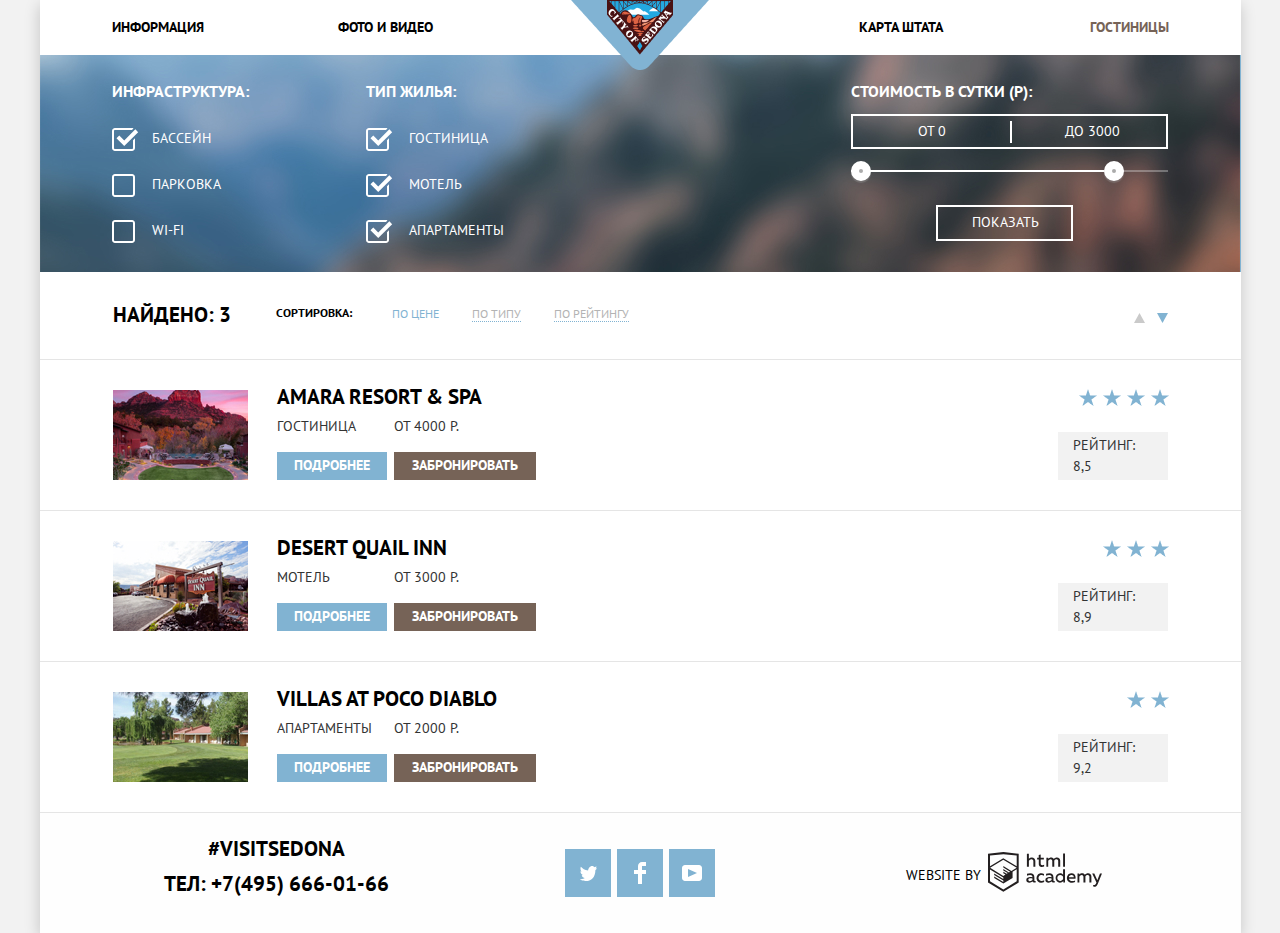
==== commit 8bd577fc: "Fixed .by remarks (2/3)" ====
--- a/catalog.html
+++ b/catalog.html
@@ -134,7 +134,7 @@
     <section class="found-section">
       <h2 class="visually-hidden">Результаты поиска</h2>
       <article>
-        <img src="img/booking-amara.jpg" alt="Amara Resort & SPA" width="135" height="90">
+        <img src="img/booking-amara.jpg" alt="Amara Resort & SPA" width="135" height="90" class="hotel-image">
         <div class="hotel-description">
           <h3>
             <a href="#" aria-label="Ссылка на гостиницу" class="hotel-link">Amara Resort & SPA</a>
@@ -145,12 +145,25 @@
           <a href="#" aria-label="Ссылка забранировать объект" class="button book-button">Забронировать</a>
         </div>
         <div class="hotel-rating">
-          <img src="img/rating-4-stars.png" alt="Рейтинг" width="91" height="17">
+          <ul class="star-list">
+            <li>
+              <img src="img/rating-star.png" alt="1 звезда рейтинга" width="19" height="17">
+            </li>
+            <li>
+              <img src="img/rating-star.png" alt="1 звезда рейтинга" width="19" height="17">
+            </li>
+            <li>
+              <img src="img/rating-star.png" alt="1 звезда рейтинга" width="19" height="17">
+            </li>
+            <li>
+              <img src="img/rating-star.png" alt="1 звезда рейтинга" width="19" height="17">
+            </li>
+          </ul>
           <p>Рейтинг: 8,5</p>
         </div>
       </article>
       <article>
-        <img src="img/booking-desert.jpg" alt="Desert Quail Inn" width="135" height="90">
+        <img src="img/booking-desert.jpg" alt="Desert Quail Inn" width="135" height="90" class="hotel-image">
         <div class="hotel-description">
           <h3>
             <a href="#" aria-label="Ссылка на гостиницу" class="hotel-link">Desert Quail Inn</a>
@@ -161,12 +174,22 @@
           <a href="#" aria-label="Ссылка забранировать объект" class="button book-button">Забронировать</a>
         </div>
         <div class="hotel-rating">
-          <img src="img/rating-3-stars.png" alt="Рейтинг" width="66" height="17">
+          <ul class="star-list">
+            <li>
+              <img src="img/rating-star.png" alt="1 звезда рейтинга" width="19" height="17">
+            </li>
+            <li>
+              <img src="img/rating-star.png" alt="1 звезда рейтинга" width="19" height="17">
+            </li>
+            <li>
+              <img src="img/rating-star.png" alt="1 звезда рейтинга" width="19" height="17">
+            </li>
+          </ul>
           <p>Рейтинг: 8,9</p>
         </div>
       </article>
       <article>
-        <img src="img/booking-villas.jpg" alt="Villas at Poco Diablo" width="135" height="90">
+        <img src="img/booking-villas.jpg" alt="Villas at Poco Diablo" width="135" height="90" class="hotel-image">
         <div class="hotel-description">
           <h3>
             <a href="#" aria-label="Ссылка на гостиницу" class="hotel-link">Villas at Poco Diablo</a>
@@ -177,7 +200,14 @@
           <a href="#" aria-label="Ссылка забранировать объект" class="button book-button">Забронировать</a>
         </div>
         <div class="hotel-rating">
-          <img src="img/rating-2-stars.png" alt="Рейтинг" width="42" height="17">
+          <ul class="star-list">
+            <li>
+              <img src="img/rating-star.png" alt="1 звезда рейтинга" width="19" height="17">
+            </li>
+            <li>
+              <img src="img/rating-star.png" alt="1 звезда рейтинга" width="19" height="17">
+            </li>
+          </ul>
           <p>Рейтинг: 9,2</p>
         </div>
       </article>
--- a/css/style.css
+++ b/css/style.css
@@ -78,8 +78,7 @@
 }
 
 .main-header,
-.main,
-.main-footer {
+.main {
   background-color: var(--basic-white);
 }
 
@@ -129,7 +128,7 @@
 }
 
 .sort-links li {
-  margin-right: 34px;
+  margin-right: 33px;
   line-height: 23px;
 }
 
@@ -351,13 +350,6 @@
   background-color: var(--basic-blue);
 }
 
-.reason-section-1 {
-  background-image: url("../img/reason-1.jpg");
-  background-color: var(--basic-blue);
-  background-repeat: no-repeat;
-  background-position-x: 400px;
-}
-
 .other-reasons {
   background-color: var(--grey-background);
 }
@@ -488,18 +480,14 @@
 .reason-section-text-div {
   width: 400px;
   padding: 46px 41px 54px 43px;
-  display: inline-block;
-  vertical-align: top;
-  background-color: var(--basic-blue);
+}
+
+.reason-section {
+  display: flex;
 }
 
 .reason-section-2 .reason-section-text-div {
-  padding: 49px 41px 51px 39px;
-  width: 396px;
-}
-
-.reason-section-2 {
-  line-height: 0;
+  padding: 49px 41px 51px 44px;
 }
 
 .reason-section h3,
@@ -512,12 +500,12 @@
   width: 150px;
 }
 
-.option-section article {
+.option-section div {
   padding: 159px 50px 82px;
   position: relative;
 }
 
-.option-section article::before {
+.option-section div::before {
   position: absolute;
   content: "";
   background-image: url("../img/icon-home.svg");
@@ -527,14 +515,14 @@
   left: 162px;
 }
 
-.option-section article:nth-child(3)::before {
+.option-section div:nth-child(3)::before {
   background-image: url("../img/icon-food.svg");
   width: 75px;
   height: 70px;
   top: 61px;
 }
 
-.option-section article:nth-child(4)::before {
+.option-section div:nth-child(4)::before {
   background-image: url("../img/icon-gift.svg");
   width: 64px;
   height: 77px;
@@ -542,7 +530,7 @@
   left: 168px;
 }
 
-.other-reasons article {
+.other-reasons div {
   padding: 45px 69px 54px;
 }
 
@@ -731,7 +719,7 @@
 .main-footer {
   display: flex;
   margin-top: -126px;
-  background-color: var(--basic-white);
+  background-color: rgba(255, 255, 255, 0.9);
   padding: 23px 138px 34px 111px;
   opacity: 0.9;
   min-height: 120px;
@@ -867,12 +855,6 @@
   align-items: flex-end;
 }
 
-.hotel-rating img {
-  position: relative;
-  right: -2px;
-  top: -1px;
-}
-
 .hotel-rating p {
   padding: 3px 12px 3px 15px;
   background-color: var(--basic-grey);
@@ -1020,24 +1002,38 @@
 }
 
 @-webkit-keyframes error {
-  0% {
-    box-shadow: none;
+  10%, 90% {
+    transform: translate(-48%, -50%);
+  }
+
+  20%, 80% {
+    transform: translate(-52%, -50%);
+  }
+
+  30%, 50%, 70% {
+    transform: translate(-49%, -50%);
+  }
+
+  40%, 60% {
+    transform: translate(-51%, -50%);
+  }
+}
+
+@keyframes error {
+  10%, 90% {
+    transform: translateX(-48%);
+  }
+
+  20%, 80% {
+    transform: translateX(-52%);
+  }
+
+  30%, 50%, 70% {
+    transform: translateX(-49%);
+  }
+
+  40%, 60% {
     transform: translateX(-51%);
-  }
-  100% {
-    box-shadow: 0 0 40px 10px rgba(255, 0, 0, 0.6);
-    transform: translateX(-49%);
-  }
-}
-
-@keyframes error {
-  0% {
-    box-shadow: none;
-    transform: translateX(-51%);
-  }
-  100% {
-    box-shadow: 0 0 40px 10px rgba(255, 0, 0, 0.6);
-    transform: translateX(-49%);
   }
 }
 
@@ -1053,13 +1049,38 @@
   animation-duration: 1.0s;
 }
 
+.main-body .star-list {
+  display: flex;
+  margin-top: -1px;
+  margin-right: -2px;
+}
+
+.star-list li {
+  margin-right: 5px;
+}
+
+.star-list li:last-child {
+  margin-right: 0;
+}
+
+.more-info-button,
+.book-button {
+  padding: 1px 15px;
+}
+
+.hotel-image {
+  align-self: flex-start;
+}
+
+.sort-links a {
+  font-weight: normal;
+}
+
 .modal-error {
   -webkit-animation-name: error;
   animation-name: error;
-  -webkit-animation-duration: 0.3s;
-  animation-duration: 0.3s;
-  -webkit-animation-iteration-count: 5;
-  animation-iteration-count: 5;
+  -webkit-animation-duration: 0.5s;
+  animation-duration: 0.5s;
 }
 
 *, *::before, *::after {
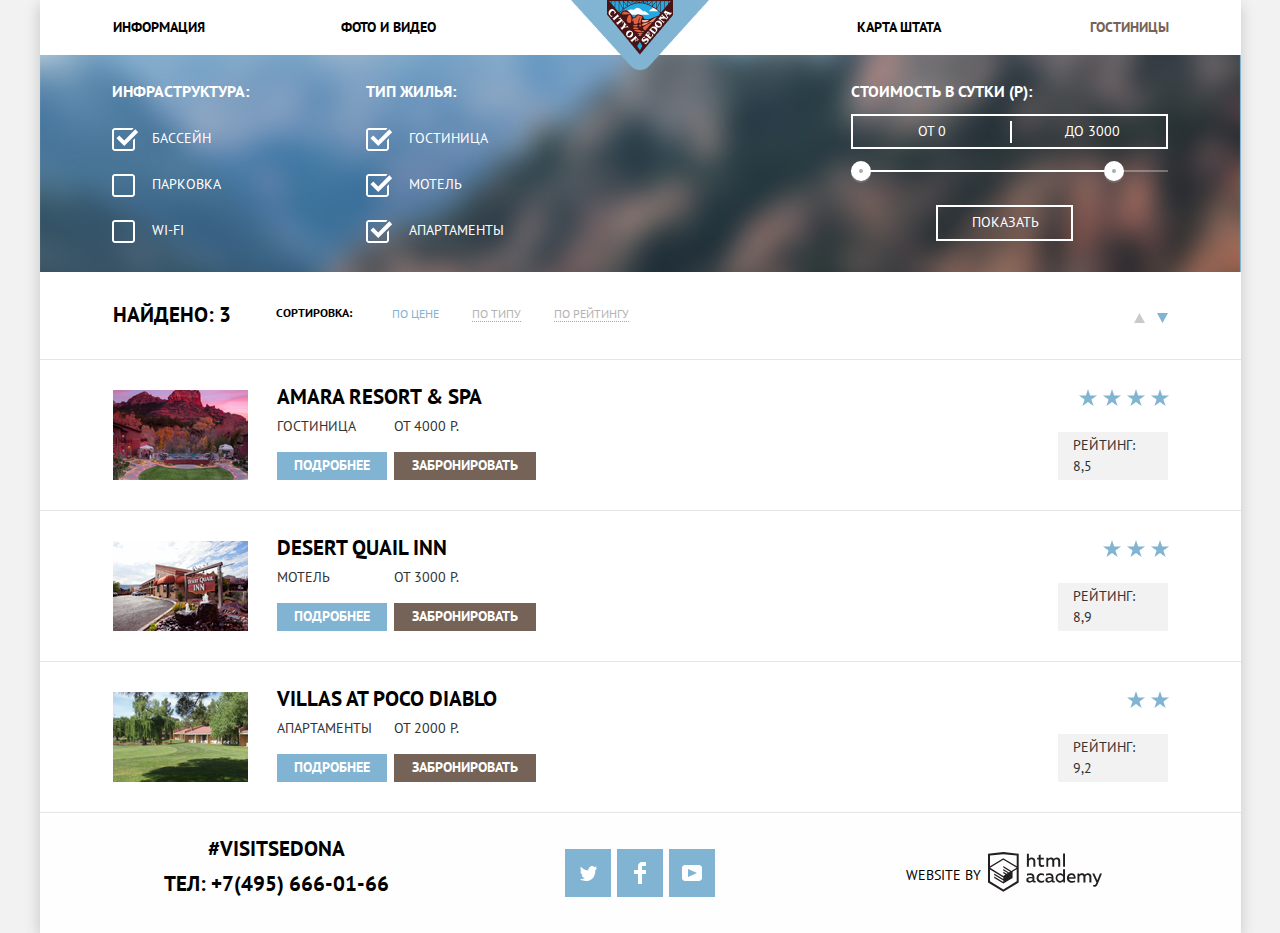
==== commit 9b8f704f: "Fixed by remarks: main navigation links." ====
--- a/catalog.html
+++ b/catalog.html
@@ -10,23 +10,23 @@
 <body class="main-body">
 <div class="container">
   <header class="main-header">
-    <nav class="main-nav">
+    <nav class="main-nav main-nav_catalog">
       <ul>
-        <li>
+        <li class="main-nav__left-link">
           <a href="#" aria-label="Ссылка на страницу Информации">Информация</a>
         </li>
-        <li>
+        <li class="main-nav__left-link">
           <a href="#" aria-label="Ссылка на страницу Фото и Видео">Фото и видео</a>
         </li>
-      </ul>
-      <a href="index.html" aria-label="Ссылка на главную страницу" class="logo">
-        <img src="img/logo-main.png" alt="Логотип" width="138" height="70">
-      </a>
-      <ul>
-        <li>
-          <a href="#" aria-label="Ссылка на страницу Карту Штата" class="map-link">Карта штата</a>
-        </li>
-        <li>
+        <li>
+          <a href="index.html" aria-label="Ссылка на главную страницу" class="logo">
+            <img src="img/logo-main.png" alt="Логотип" width="138" height="70">
+          </a>
+        </li>
+        <li class="main-nav__right-link">
+          <a href="#" aria-label="Ссылка на страницу Карту Штата">Карта штата</a>
+        </li>
+        <li class="main-nav__right-link">
           <a class="current-link" aria-label="Ссылка на страницу Гостиницы">Гостиницы</a>
         </li>
       </ul>
--- a/css/style.css
+++ b/css/style.css
@@ -534,11 +534,6 @@
   padding: 45px 69px 54px;
 }
 
-.map-link {
-  position: relative;
-  left: -13px;
-}
-
 .reason-section-text-div p,
 .option-section p {
   margin-top: 27px;
@@ -679,24 +674,41 @@
 }
 
 .main-nav {
-  display: flex;
-  justify-content: space-around;
-  margin-bottom: -15px;
-  padding: 0 5px;
+  margin-bottom: -21px;
+  padding-left: 73px;
+  padding-right: 71px;
+}
+
+.main-nav_catalog {
+  margin-bottom: -23px;
+}
+
+.main-nav li {
+  width: 228px;
+  padding-top: 14px;
+}
+
+.main-nav li:nth-child(3) {
+  width: 138px;
+  margin-left: 2px;
+  margin-right: 4px;
+  padding-top: 0;
+}
+
+.main-nav__left-link {
+  text-align: left;
+}
+
+.main-nav__right-link {
+  text-align: right;
 }
 
 .main-nav .logo {
+  position: relative;
   z-index: 1;
-  display: inline-block;
-  position: relative;
-  width: 138px;
-  height: 70px;
-  padding: 0;
 }
 
 .main-nav a {
-  display: block;
-  padding: 14px 67px;
   font-weight: bold;
   font-size: 14px;
   line-height: 26px;
@@ -709,11 +721,6 @@
 .main-nav ul {
   display: flex;
   flex-wrap: wrap;
-  width: 526px;
-}
-
-.main-nav ul:last-child {
-  justify-content: flex-end;
 }
 
 .main-footer {
